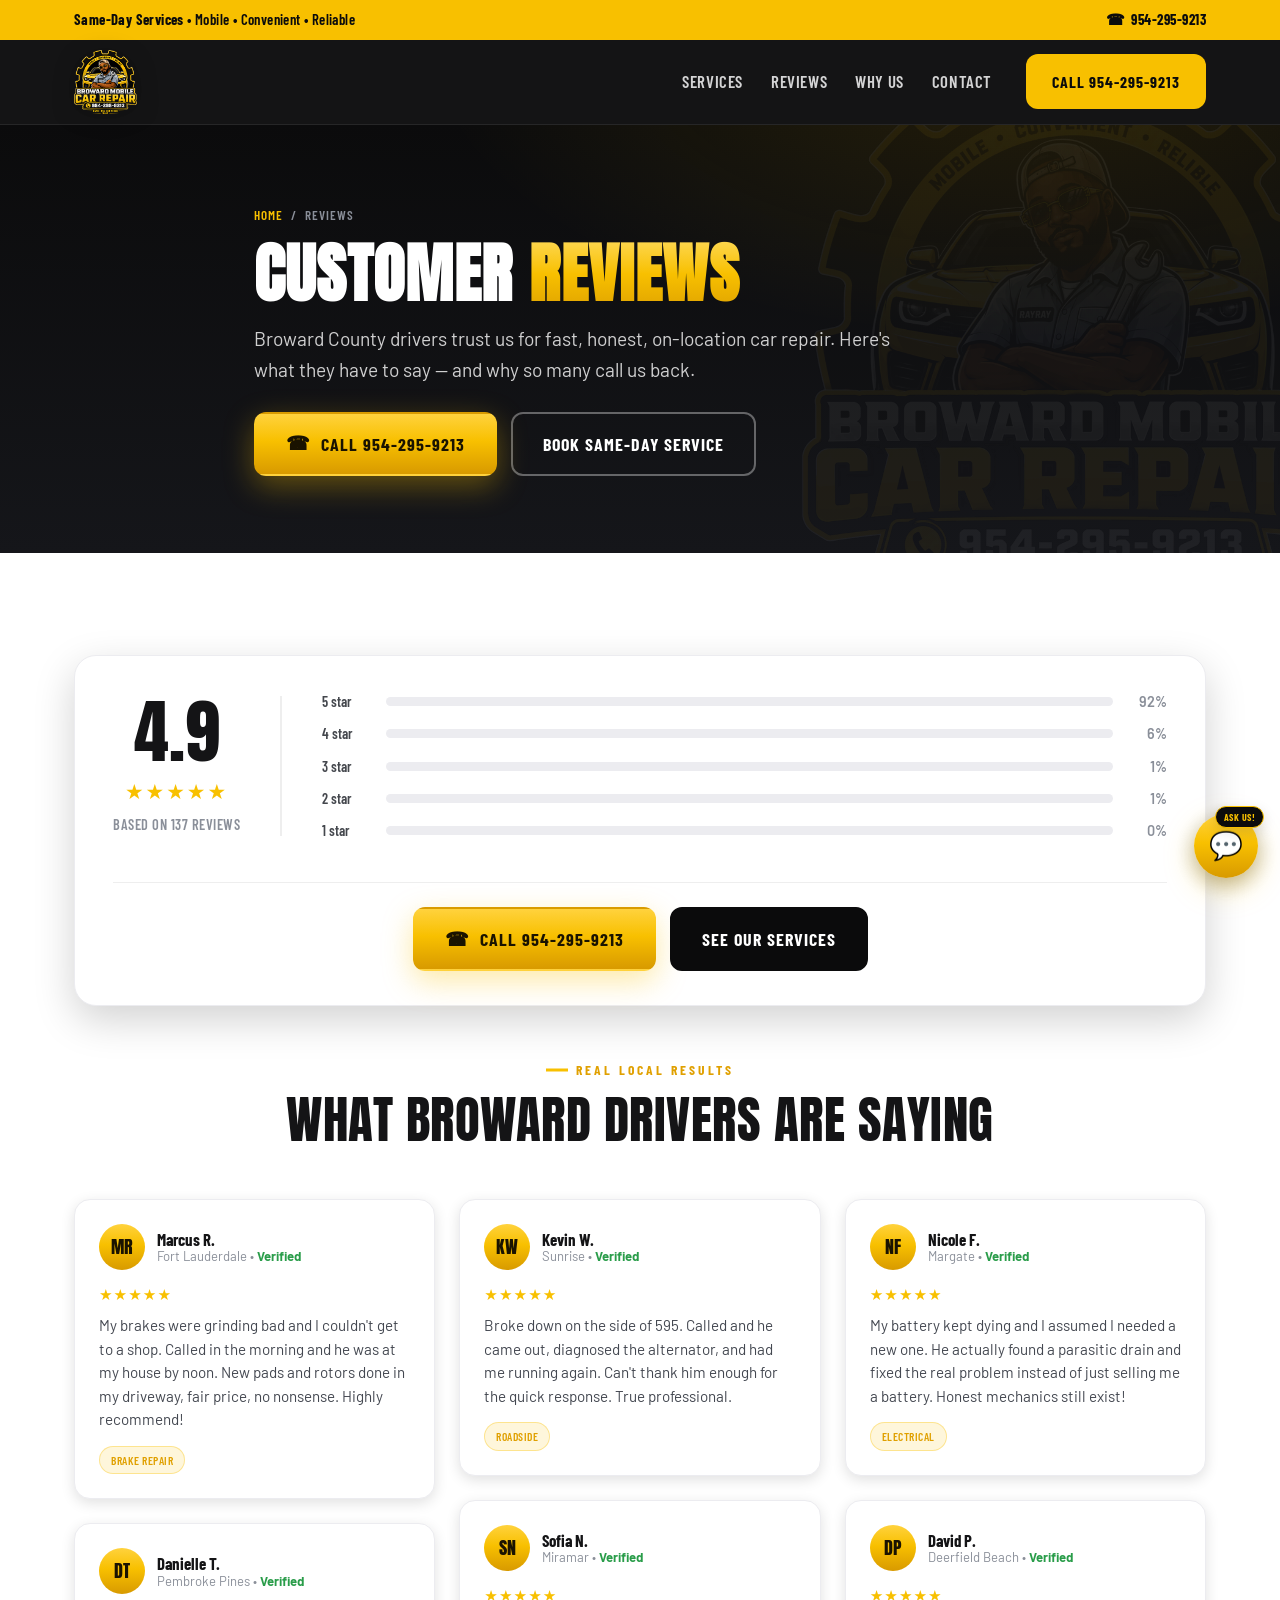
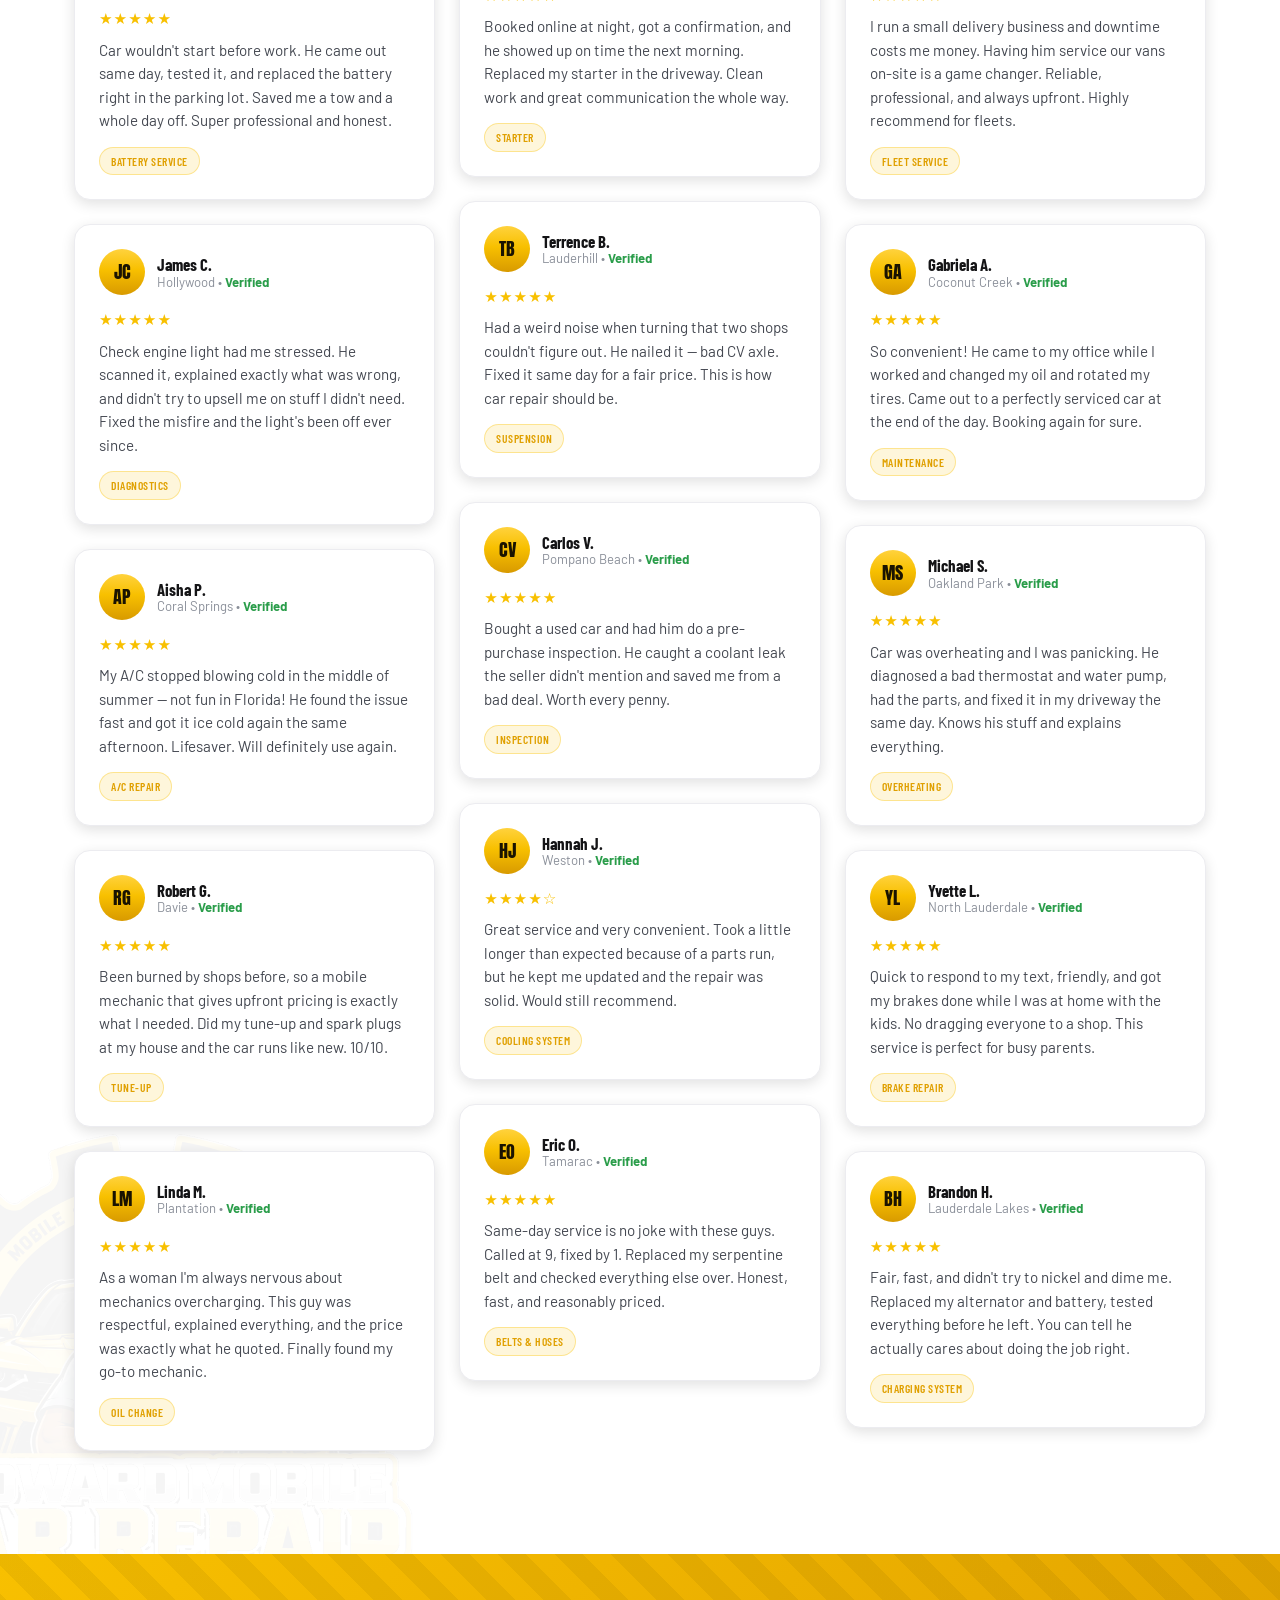
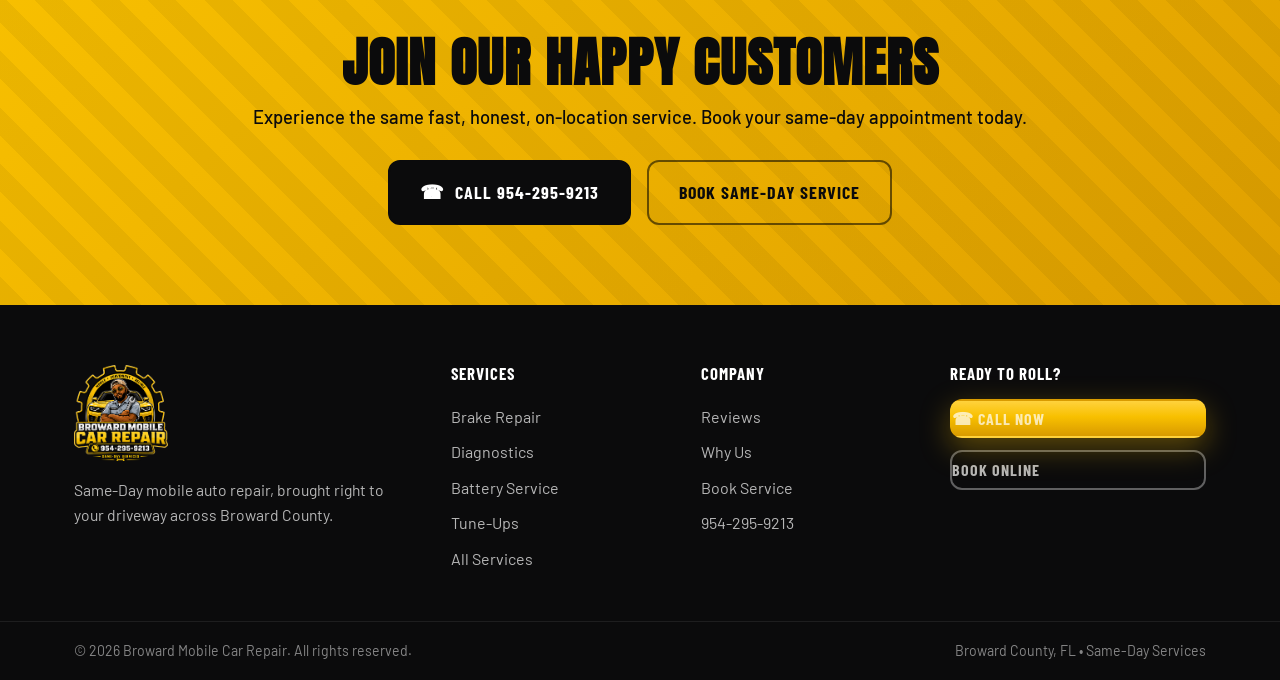
==== reviews.html @ c38dcfc6 "Add Broward Mobile Car Repair website Responsive multi-page site (home, services, reviews) with bran" ====
<!DOCTYPE html>
<html lang="en">
<head>
    <meta charset="UTF-8">
    <meta name="viewport" content="width=device-width, initial-scale=1.0">
    <title>Reviews | Broward Mobile Car Repair | Mobile Mechanic 954-295-9213</title>
    <meta name="description" content="See what Broward County drivers say about Broward Mobile Car Repair — same-day mobile mechanic for brakes, batteries, diagnostics and more. Call 954-295-9213.">
    <link rel="icon" type="image/png" href="images/logo-dark.png">
    <link rel="preconnect" href="https://fonts.googleapis.com">
    <link rel="preconnect" href="https://fonts.gstatic.com" crossorigin>
    <link href="https://fonts.googleapis.com/css2?family=Anton&family=Barlow+Condensed:wght@500;600;700&family=Barlow:wght@400;500;600;700;800&display=swap" rel="stylesheet">
    <link rel="stylesheet" href="styles.css">
</head>
<body class="is-loading">

    <!-- Preloader -->
    <div class="preloader" id="preloader" role="status" aria-live="polite" aria-label="Loading">
        <div class="preloader__inner">
            <div class="preloader__gear" aria-hidden="true">
                <svg viewBox="0 0 100 100" width="110" height="110">
                    <path fill="#f8c000" d="M50 2.5l6.1 3.2 6.8-1.2 4.6 5.2 6.9 1.1 2.6 6.4 6.1 3.3.3 6.9 4.8 5-2.1 6.6 3.2 6.1-4.3 5.4 1.1 6.8-6 3.4-1.7 6.7-6.7 1.6-4.2 5.5-6.8-1-5.6 4-6.4-2.6-6.4 2.6-5.6-4-6.8 1-4.2-5.5-6.7-1.6-1.7-6.7-6-3.4 1.1-6.8-4.3-5.4 3.2-6.1-2.1-6.6 4.8-5 .3-6.9 6.1-3.3 2.6-6.4 6.9-1.1 4.6-5.2 6.8 1.2z"/>
                    <circle cx="50" cy="50" r="26" fill="#0b0b0c"/>
                    <circle cx="50" cy="50" r="11" fill="#f8c000"/>
                </svg>
            </div>
            <img src="images/logo-dark-transparent.png" alt="Broward Mobile Car Repair" class="preloader__logo">
            <div class="preloader__bar" aria-hidden="true"><span></span></div>
            <p class="preloader__text">Starting the engine&hellip;</p>
        </div>
    </div>

    <!-- Top utility bar -->
    <div class="topbar">
        <div class="container topbar__inner">
            <span class="topbar__item"><strong>Same-Day Services</strong> &bull; Mobile &bull; Convenient &bull; Reliable</span>
            <a class="topbar__phone" href="tel:9542959213"><span class="ico-phone" aria-hidden="true">&#9742;</span> 954-295-9213</a>
        </div>
    </div>

    <!-- Header -->
    <header class="header" id="top">
        <div class="container header__inner">
            <a class="brand" href="index.html" aria-label="Broward Mobile Car Repair home">
                <img src="images/logo-dark-transparent.png" alt="Broward Mobile Car Repair logo" class="brand__logo">
            </a>

            <nav class="nav" id="nav">
                <a href="services.html" class="nav__link">Services</a>
                <a href="reviews.html" class="nav__link">Reviews</a>
                <a href="index.html#why" class="nav__link">Why Us</a>
                <a href="index.html#contact" class="nav__link">Contact</a>
                <a href="tel:9542959213" class="btn btn--phone nav__cta">Call 954-295-9213</a>
            </nav>

            <button class="nav-toggle" id="navToggle" aria-label="Open menu" aria-expanded="false">
                <span></span><span></span><span></span>
            </button>
        </div>
    </header>

    <!-- Page hero -->
    <section class="page-hero">
        <div class="page-hero__watermark" aria-hidden="true"></div>
        <div class="container page-hero__inner">
            <span class="crumb"><a href="index.html">Home</a> &nbsp;/&nbsp; Reviews</span>
            <h1>Customer <span class="hl">Reviews</span></h1>
            <p>
                Broward County drivers trust us for fast, honest, on-location car repair.
                Here's what they have to say &mdash; and why so many call us back.
            </p>
            <div class="page-hero__cta">
                <a href="tel:9542959213" class="btn btn--primary btn--lg"><span class="ico-phone" aria-hidden="true">&#9742;</span> Call 954-295-9213</a>
                <a href="index.html#contact" class="btn btn--ghost btn--lg">Book Same-Day Service</a>
            </div>
        </div>
    </section>

    <!-- Reviews -->
    <section class="section">
        <div class="section__watermark" aria-hidden="true"></div>
        <div class="container">

            <!-- Rating summary -->
            <div class="rating-summary">
                <div class="rating-summary__score">
                    <div class="rating-summary__num" data-count="4.9" data-decimals="1">4.9</div>
                    <div class="rating-summary__stars" aria-hidden="true">&#9733;&#9733;&#9733;&#9733;&#9733;</div>
                    <div class="rating-summary__count">Based on <span data-count="137">137</span> reviews</div>
                </div>
                <div class="rating-bars">
                    <div class="rating-bar"><span class="rating-bar__label">5 star</span><span class="rating-bar__track"><span class="rating-bar__fill" style="width:92%"></span></span><span class="rating-bar__pct">92%</span></div>
                    <div class="rating-bar"><span class="rating-bar__label">4 star</span><span class="rating-bar__track"><span class="rating-bar__fill" style="width:6%"></span></span><span class="rating-bar__pct">6%</span></div>
                    <div class="rating-bar"><span class="rating-bar__label">3 star</span><span class="rating-bar__track"><span class="rating-bar__fill" style="width:1%"></span></span><span class="rating-bar__pct">1%</span></div>
                    <div class="rating-bar"><span class="rating-bar__label">2 star</span><span class="rating-bar__track"><span class="rating-bar__fill" style="width:1%"></span></span><span class="rating-bar__pct">1%</span></div>
                    <div class="rating-bar"><span class="rating-bar__label">1 star</span><span class="rating-bar__track"><span class="rating-bar__fill" style="width:0%"></span></span><span class="rating-bar__pct">0%</span></div>
                </div>
                <div class="rating-summary__cta">
                    <a href="tel:9542959213" class="btn btn--primary btn--lg"><span class="ico-phone" aria-hidden="true">&#9742;</span> Call 954-295-9213</a>
                    <a href="services.html" class="btn btn--dark btn--lg">See Our Services</a>
                </div>
            </div>

            <div class="section__head">
                <span class="eyebrow">Real Local Results</span>
                <h2 class="section__title">What Broward Drivers Are Saying</h2>
            </div>

            <div class="reviews-grid">

                <article class="review">
                    <div class="review__top">
                        <div class="review__avatar" aria-hidden="true">MR</div>
                        <div class="review__who">
                            <div class="review__name">Marcus R.</div>
                            <div class="review__meta">Fort Lauderdale &bull; <span class="review__verified">Verified</span></div>
                        </div>
                    </div>
                    <div class="review__stars" aria-label="5 out of 5 stars">&#9733;&#9733;&#9733;&#9733;&#9733;</div>
                    <p class="review__text">My brakes were grinding bad and I couldn't get to a shop. Called in the morning and he was at my house by noon. New pads and rotors done in my driveway, fair price, no nonsense. Highly recommend!</p>
                    <span class="review__tag">Brake Repair</span>
                </article>

                <article class="review">
                    <div class="review__top">
                        <div class="review__avatar" aria-hidden="true">DT</div>
                        <div class="review__who">
                            <div class="review__name">Danielle T.</div>
                            <div class="review__meta">Pembroke Pines &bull; <span class="review__verified">Verified</span></div>
                        </div>
                    </div>
                    <div class="review__stars" aria-label="5 out of 5 stars">&#9733;&#9733;&#9733;&#9733;&#9733;</div>
                    <p class="review__text">Car wouldn't start before work. He came out same day, tested it, and replaced the battery right in the parking lot. Saved me a tow and a whole day off. Super professional and honest.</p>
                    <span class="review__tag">Battery Service</span>
                </article>

                <article class="review">
                    <div class="review__top">
                        <div class="review__avatar" aria-hidden="true">JC</div>
                        <div class="review__who">
                            <div class="review__name">James C.</div>
                            <div class="review__meta">Hollywood &bull; <span class="review__verified">Verified</span></div>
                        </div>
                    </div>
                    <div class="review__stars" aria-label="5 out of 5 stars">&#9733;&#9733;&#9733;&#9733;&#9733;</div>
                    <p class="review__text">Check engine light had me stressed. He scanned it, explained exactly what was wrong, and didn't try to upsell me on stuff I didn't need. Fixed the misfire and the light's been off ever since.</p>
                    <span class="review__tag">Diagnostics</span>
                </article>

                <article class="review">
                    <div class="review__top">
                        <div class="review__avatar" aria-hidden="true">AP</div>
                        <div class="review__who">
                            <div class="review__name">Aisha P.</div>
                            <div class="review__meta">Coral Springs &bull; <span class="review__verified">Verified</span></div>
                        </div>
                    </div>
                    <div class="review__stars" aria-label="5 out of 5 stars">&#9733;&#9733;&#9733;&#9733;&#9733;</div>
                    <p class="review__text">My A/C stopped blowing cold in the middle of summer &mdash; not fun in Florida! He found the issue fast and got it ice cold again the same afternoon. Lifesaver. Will definitely use again.</p>
                    <span class="review__tag">A/C Repair</span>
                </article>

                <article class="review">
                    <div class="review__top">
                        <div class="review__avatar" aria-hidden="true">RG</div>
                        <div class="review__who">
                            <div class="review__name">Robert G.</div>
                            <div class="review__meta">Davie &bull; <span class="review__verified">Verified</span></div>
                        </div>
                    </div>
                    <div class="review__stars" aria-label="5 out of 5 stars">&#9733;&#9733;&#9733;&#9733;&#9733;</div>
                    <p class="review__text">Been burned by shops before, so a mobile mechanic that gives upfront pricing is exactly what I needed. Did my tune-up and spark plugs at my house and the car runs like new. 10/10.</p>
                    <span class="review__tag">Tune-Up</span>
                </article>

                <article class="review">
                    <div class="review__top">
                        <div class="review__avatar" aria-hidden="true">LM</div>
                        <div class="review__who">
                            <div class="review__name">Linda M.</div>
                            <div class="review__meta">Plantation &bull; <span class="review__verified">Verified</span></div>
                        </div>
                    </div>
                    <div class="review__stars" aria-label="5 out of 5 stars">&#9733;&#9733;&#9733;&#9733;&#9733;</div>
                    <p class="review__text">As a woman I'm always nervous about mechanics overcharging. This guy was respectful, explained everything, and the price was exactly what he quoted. Finally found my go-to mechanic.</p>
                    <span class="review__tag">Oil Change</span>
                </article>

                <article class="review">
                    <div class="review__top">
                        <div class="review__avatar" aria-hidden="true">KW</div>
                        <div class="review__who">
                            <div class="review__name">Kevin W.</div>
                            <div class="review__meta">Sunrise &bull; <span class="review__verified">Verified</span></div>
                        </div>
                    </div>
                    <div class="review__stars" aria-label="5 out of 5 stars">&#9733;&#9733;&#9733;&#9733;&#9733;</div>
                    <p class="review__text">Broke down on the side of 595. Called and he came out, diagnosed the alternator, and had me running again. Can't thank him enough for the quick response. True professional.</p>
                    <span class="review__tag">Roadside</span>
                </article>

                <article class="review">
                    <div class="review__top">
                        <div class="review__avatar" aria-hidden="true">SN</div>
                        <div class="review__who">
                            <div class="review__name">Sofia N.</div>
                            <div class="review__meta">Miramar &bull; <span class="review__verified">Verified</span></div>
                        </div>
                    </div>
                    <div class="review__stars" aria-label="5 out of 5 stars">&#9733;&#9733;&#9733;&#9733;&#9733;</div>
                    <p class="review__text">Booked online at night, got a confirmation, and he showed up on time the next morning. Replaced my starter in the driveway. Clean work and great communication the whole way.</p>
                    <span class="review__tag">Starter</span>
                </article>

                <article class="review">
                    <div class="review__top">
                        <div class="review__avatar" aria-hidden="true">TB</div>
                        <div class="review__who">
                            <div class="review__name">Terrence B.</div>
                            <div class="review__meta">Lauderhill &bull; <span class="review__verified">Verified</span></div>
                        </div>
                    </div>
                    <div class="review__stars" aria-label="5 out of 5 stars">&#9733;&#9733;&#9733;&#9733;&#9733;</div>
                    <p class="review__text">Had a weird noise when turning that two shops couldn't figure out. He nailed it &mdash; bad CV axle. Fixed it same day for a fair price. This is how car repair should be.</p>
                    <span class="review__tag">Suspension</span>
                </article>

                <article class="review">
                    <div class="review__top">
                        <div class="review__avatar" aria-hidden="true">CV</div>
                        <div class="review__who">
                            <div class="review__name">Carlos V.</div>
                            <div class="review__meta">Pompano Beach &bull; <span class="review__verified">Verified</span></div>
                        </div>
                    </div>
                    <div class="review__stars" aria-label="5 out of 5 stars">&#9733;&#9733;&#9733;&#9733;&#9733;</div>
                    <p class="review__text">Bought a used car and had him do a pre-purchase inspection. He caught a coolant leak the seller didn't mention and saved me from a bad deal. Worth every penny.</p>
                    <span class="review__tag">Inspection</span>
                </article>

                <article class="review">
                    <div class="review__top">
                        <div class="review__avatar" aria-hidden="true">HJ</div>
                        <div class="review__who">
                            <div class="review__name">Hannah J.</div>
                            <div class="review__meta">Weston &bull; <span class="review__verified">Verified</span></div>
                        </div>
                    </div>
                    <div class="review__stars" aria-label="4 out of 5 stars">&#9733;&#9733;&#9733;&#9733;&#9734;</div>
                    <p class="review__text">Great service and very convenient. Took a little longer than expected because of a parts run, but he kept me updated and the repair was solid. Would still recommend.</p>
                    <span class="review__tag">Cooling System</span>
                </article>

                <article class="review">
                    <div class="review__top">
                        <div class="review__avatar" aria-hidden="true">EO</div>
                        <div class="review__who">
                            <div class="review__name">Eric O.</div>
                            <div class="review__meta">Tamarac &bull; <span class="review__verified">Verified</span></div>
                        </div>
                    </div>
                    <div class="review__stars" aria-label="5 out of 5 stars">&#9733;&#9733;&#9733;&#9733;&#9733;</div>
                    <p class="review__text">Same-day service is no joke with these guys. Called at 9, fixed by 1. Replaced my serpentine belt and checked everything else over. Honest, fast, and reasonably priced.</p>
                    <span class="review__tag">Belts &amp; Hoses</span>
                </article>

                <article class="review">
                    <div class="review__top">
                        <div class="review__avatar" aria-hidden="true">NF</div>
                        <div class="review__who">
                            <div class="review__name">Nicole F.</div>
                            <div class="review__meta">Margate &bull; <span class="review__verified">Verified</span></div>
                        </div>
                    </div>
                    <div class="review__stars" aria-label="5 out of 5 stars">&#9733;&#9733;&#9733;&#9733;&#9733;</div>
                    <p class="review__text">My battery kept dying and I assumed I needed a new one. He actually found a parasitic drain and fixed the real problem instead of just selling me a battery. Honest mechanics still exist!</p>
                    <span class="review__tag">Electrical</span>
                </article>

                <article class="review">
                    <div class="review__top">
                        <div class="review__avatar" aria-hidden="true">DP</div>
                        <div class="review__who">
                            <div class="review__name">David P.</div>
                            <div class="review__meta">Deerfield Beach &bull; <span class="review__verified">Verified</span></div>
                        </div>
                    </div>
                    <div class="review__stars" aria-label="5 out of 5 stars">&#9733;&#9733;&#9733;&#9733;&#9733;</div>
                    <p class="review__text">I run a small delivery business and downtime costs me money. Having him service our vans on-site is a game changer. Reliable, professional, and always upfront. Highly recommend for fleets.</p>
                    <span class="review__tag">Fleet Service</span>
                </article>

                <article class="review">
                    <div class="review__top">
                        <div class="review__avatar" aria-hidden="true">GA</div>
                        <div class="review__who">
                            <div class="review__name">Gabriela A.</div>
                            <div class="review__meta">Coconut Creek &bull; <span class="review__verified">Verified</span></div>
                        </div>
                    </div>
                    <div class="review__stars" aria-label="5 out of 5 stars">&#9733;&#9733;&#9733;&#9733;&#9733;</div>
                    <p class="review__text">So convenient! He came to my office while I worked and changed my oil and rotated my tires. Came out to a perfectly serviced car at the end of the day. Booking again for sure.</p>
                    <span class="review__tag">Maintenance</span>
                </article>

                <article class="review">
                    <div class="review__top">
                        <div class="review__avatar" aria-hidden="true">MS</div>
                        <div class="review__who">
                            <div class="review__name">Michael S.</div>
                            <div class="review__meta">Oakland Park &bull; <span class="review__verified">Verified</span></div>
                        </div>
                    </div>
                    <div class="review__stars" aria-label="5 out of 5 stars">&#9733;&#9733;&#9733;&#9733;&#9733;</div>
                    <p class="review__text">Car was overheating and I was panicking. He diagnosed a bad thermostat and water pump, had the parts, and fixed it in my driveway the same day. Knows his stuff and explains everything.</p>
                    <span class="review__tag">Overheating</span>
                </article>

                <article class="review">
                    <div class="review__top">
                        <div class="review__avatar" aria-hidden="true">YL</div>
                        <div class="review__who">
                            <div class="review__name">Yvette L.</div>
                            <div class="review__meta">North Lauderdale &bull; <span class="review__verified">Verified</span></div>
                        </div>
                    </div>
                    <div class="review__stars" aria-label="5 out of 5 stars">&#9733;&#9733;&#9733;&#9733;&#9733;</div>
                    <p class="review__text">Quick to respond to my text, friendly, and got my brakes done while I was at home with the kids. No dragging everyone to a shop. This service is perfect for busy parents.</p>
                    <span class="review__tag">Brake Repair</span>
                </article>

                <article class="review">
                    <div class="review__top">
                        <div class="review__avatar" aria-hidden="true">BH</div>
                        <div class="review__who">
                            <div class="review__name">Brandon H.</div>
                            <div class="review__meta">Lauderdale Lakes &bull; <span class="review__verified">Verified</span></div>
                        </div>
                    </div>
                    <div class="review__stars" aria-label="5 out of 5 stars">&#9733;&#9733;&#9733;&#9733;&#9733;</div>
                    <p class="review__text">Fair, fast, and didn't try to nickel and dime me. Replaced my alternator and battery, tested everything before he left. You can tell he actually cares about doing the job right.</p>
                    <span class="review__tag">Charging System</span>
                </article>

            </div>
        </div>
    </section>

    <!-- CTA band -->
    <section class="ctaband">
        <div class="container ctaband__inner">
            <h2 class="ctaband__title">Join Our Happy Customers</h2>
            <p class="ctaband__text">Experience the same fast, honest, on-location service. Book your same-day appointment today.</p>
            <div class="ctaband__buttons">
                <a href="tel:9542959213" class="btn btn--dark btn--lg"><span class="ico-phone" aria-hidden="true">&#9742;</span> Call 954-295-9213</a>
                <a href="index.html#contact" class="btn btn--outline-dark btn--lg">Book Same-Day Service</a>
            </div>
        </div>
    </section>

    <!-- Footer -->
    <footer class="footer">
        <div class="container footer__inner">
            <div class="footer__brand">
                <img src="images/logo-dark-transparent.png" alt="Broward Mobile Car Repair logo" class="footer__logo">
                <p class="footer__tag">Same-Day mobile auto repair, brought right to your driveway across Broward County.</p>
            </div>
            <div class="footer__col">
                <h4>Services</h4>
                <a href="services.html#brakes">Brake Repair</a>
                <a href="services.html#diagnostics">Diagnostics</a>
                <a href="services.html#battery">Battery Service</a>
                <a href="services.html#tuneup">Tune-Ups</a>
                <a href="services.html">All Services</a>
            </div>
            <div class="footer__col">
                <h4>Company</h4>
                <a href="reviews.html">Reviews</a>
                <a href="index.html#why">Why Us</a>
                <a href="index.html#contact">Book Service</a>
                <a href="tel:9542959213">954-295-9213</a>
            </div>
            <div class="footer__col footer__cta">
                <h4>Ready to roll?</h4>
                <a href="tel:9542959213" class="btn btn--primary btn--block"><span class="ico-phone" aria-hidden="true">&#9742;</span> Call Now</a>
                <a href="index.html#contact" class="btn btn--ghost btn--block">Book Online</a>
            </div>
        </div>
        <div class="footer__bottom">
            <div class="container footer__bottom-inner">
                <span>&copy; <span id="year"></span> Broward Mobile Car Repair. All rights reserved.</span>
                <span>Broward County, FL &bull; Same-Day Services</span>
            </div>
        </div>
    </footer>

    <!-- Sticky mobile call bar -->
    <a href="tel:9542959213" class="mobile-callbar">
        <span class="ico-phone" aria-hidden="true">&#9742;</span> Call 954-295-9213 &bull; Same-Day Service
    </a>

    <!-- Chatbot -->
    <div class="chatbot" id="chatbot">
        <div class="chatbot__panel" id="chatPanel" role="dialog" aria-label="Broward Mobile Car Repair chat assistant">
            <div class="chatbot__header">
                <div class="chatbot__id">
                    <span class="chatbot__gear" aria-hidden="true">&#9881;</span>
                    <div>
                        <strong>Repair Assistant</strong>
                        <span class="chatbot__status"><i></i> Online &bull; Same-Day Service</span>
                    </div>
                </div>
                <button class="chatbot__close" id="chatClose" aria-label="Close chat">&times;</button>
            </div>

            <div class="chatbot__body" id="chatBody"></div>

            <div class="chatbot__chips" id="chatChips"></div>

            <form class="chatbot__form" id="chatForm" autocomplete="off">
                <input type="text" id="chatInput" placeholder="Ask about a repair, price, or booking..." aria-label="Type your question">
                <button type="submit" class="chatbot__send" aria-label="Send">&#10148;</button>
            </form>
            <div class="chatbot__foot">Powered by Broward Mobile Car Repair &bull; <a href="tel:9542959213">954-295-9213</a></div>
        </div>

        <button class="chatbot__toggle" id="chatToggle" aria-label="Open chat assistant" aria-expanded="false">
            <span class="chatbot__toggle-icon" aria-hidden="true">&#128172;</span>
            <span class="chatbot__toggle-close" aria-hidden="true">&times;</span>
            <span class="chatbot__badge" aria-hidden="true">Ask us!</span>
        </button>
    </div>

    <script src="script.js"></script>
    <script src="data/chatbot-data.js"></script>
    <script src="chatbot.js"></script>
</body>
</html>
---- styles.css ----
/* =========================================================
   Broward Mobile Car Repair — Theme
   Palette: black, yellow, white, dark gray
   ========================================================= */
:root {
    --black: #0b0b0c;
    --ink: #141416;
    --dark: #1b1c1f;
    --gray: #2a2c31;
    --gray-2: #3a3d44;
    --muted: #8a8f99;
    --line: rgba(255, 255, 255, 0.08);
    --white: #ffffff;
    --off: #f4f5f7;
    --yellow: #f8c000;
    --yellow-deep: #e0a000;
    --yellow-soft: rgba(248, 192, 0, 0.14);
    --gold-grad: linear-gradient(180deg, #ffd23d 0%, #f8c000 45%, #d89a00 100%);

    --shadow-sm: 0 4px 14px rgba(0, 0, 0, 0.12);
    --shadow-md: 0 14px 40px rgba(0, 0, 0, 0.18);
    --shadow-yellow: 0 10px 30px rgba(248, 192, 0, 0.35);

    --radius: 16px;
    --radius-lg: 22px;
    --maxw: 1180px;

    --display: "Anton", "Arial Narrow", sans-serif;
    --cond: "Barlow Condensed", sans-serif;
    --body: "Barlow", system-ui, -apple-system, Segoe UI, Roboto, sans-serif;
}

* { box-sizing: border-box; margin: 0; padding: 0; }

html { scroll-behavior: smooth; scroll-padding-top: 96px; }

body {
    font-family: var(--body);
    color: var(--ink);
    background: var(--white);
    line-height: 1.6;
    -webkit-font-smoothing: antialiased;
    overflow-x: hidden;
}

img { max-width: 100%; display: block; }
a { text-decoration: none; color: inherit; }
ul { list-style: none; }

.container {
    width: 100%;
    max-width: var(--maxw);
    margin: 0 auto;
    padding: 0 24px;
}

/* ---------- Typography ---------- */
h1, h2, h3, h4 { line-height: 1.05; }

.section__title {
    font-family: var(--display);
    font-weight: 400;
    font-size: clamp(1.9rem, 4.6vw, 3.2rem);
    letter-spacing: 0.5px;
    text-transform: uppercase;
}

.eyebrow {
    display: inline-block;
    font-family: var(--cond);
    font-weight: 700;
    letter-spacing: 3px;
    text-transform: uppercase;
    font-size: 0.85rem;
    color: var(--yellow-deep);
    margin-bottom: 12px;
    position: relative;
    padding-left: 30px;
}
.eyebrow::before {
    content: "";
    position: absolute;
    left: 0; top: 50%;
    width: 22px; height: 3px;
    background: var(--yellow);
    transform: translateY(-50%);
}

/* ---------- Buttons ---------- */
.btn {
    display: inline-flex;
    align-items: center;
    justify-content: center;
    gap: 10px;
    font-family: var(--cond);
    font-weight: 700;
    text-transform: uppercase;
    letter-spacing: 1px;
    font-size: 1rem;
    padding: 13px 24px;
    border-radius: 12px;
    border: 2px solid transparent;
    cursor: pointer;
    transition: transform 0.15s ease, box-shadow 0.2s ease, background 0.2s ease, color 0.2s ease;
    white-space: nowrap;
}
.btn:active { transform: translateY(1px); }
.btn--lg { padding: 16px 30px; font-size: 1.12rem; }
.btn--block { width: 100%; }

.btn--primary {
    background: var(--gold-grad);
    color: #1a1300;
    box-shadow: var(--shadow-yellow);
}
.btn--primary:hover { filter: brightness(1.06); transform: translateY(-2px); }

.btn--dark {
    background: var(--black);
    color: var(--white);
    border-color: var(--black);
}
.btn--dark:hover { background: #000; transform: translateY(-2px); box-shadow: var(--shadow-md); }

.btn--ghost {
    background: transparent;
    color: var(--white);
    border-color: rgba(255, 255, 255, 0.35);
}
.btn--ghost:hover { border-color: var(--yellow); color: var(--yellow); }

.btn--outline-dark {
    background: transparent;
    color: var(--black);
    border-color: rgba(0, 0, 0, 0.55);
}
.btn--outline-dark:hover { background: var(--black); color: var(--white); }

.btn--phone { background: var(--yellow); color: var(--black); }
.btn--phone:hover { background: var(--white); }

.ico-phone { font-size: 1.05em; line-height: 1; }

/* ---------- Preloader ---------- */
.preloader {
    position: fixed;
    inset: 0;
    z-index: 9999;
    display: grid;
    place-items: center;
    background:
        radial-gradient(900px 500px at 50% 30%, rgba(248, 192, 0, 0.10), transparent 60%),
        linear-gradient(180deg, #0b0b0c 0%, #15161a 100%);
    transition: opacity 0.6s ease, visibility 0.6s ease;
}
.preloader.is-hidden {
    opacity: 0;
    visibility: hidden;
    pointer-events: none;
}
.preloader__inner {
    display: flex;
    flex-direction: column;
    align-items: center;
    text-align: center;
    padding: 24px;
}
.preloader__gear {
    width: 110px;
    height: 110px;
    display: grid;
    place-items: center;
    animation: gear-spin 2.6s linear infinite;
    filter: drop-shadow(0 6px 18px rgba(248, 192, 0, 0.45));
}
.preloader__gear svg { display: block; }
@keyframes gear-spin {
    to { transform: rotate(360deg); }
}
.preloader__logo {
    width: min(260px, 70vw);
    margin-top: 26px;
    animation: logo-pulse 2.2s ease-in-out infinite;
}
@keyframes logo-pulse {
    0%, 100% { opacity: 0.92; transform: translateY(0) scale(1); }
    50% { opacity: 1; transform: translateY(-4px) scale(1.02); }
}
.preloader__bar {
    width: min(220px, 60vw);
    height: 5px;
    border-radius: 999px;
    background: rgba(255, 255, 255, 0.12);
    overflow: hidden;
    margin-top: 26px;
}
.preloader__bar span {
    display: block;
    height: 100%;
    width: 40%;
    border-radius: 999px;
    background: linear-gradient(90deg, #d89a00, #f8c000, #ffe070);
    animation: bar-slide 1.3s ease-in-out infinite;
}
@keyframes bar-slide {
    0% { transform: translateX(-120%); }
    100% { transform: translateX(320%); }
}
.preloader__text {
    margin-top: 16px;
    font-family: var(--cond);
    font-weight: 600;
    letter-spacing: 2px;
    text-transform: uppercase;
    font-size: 0.85rem;
    color: var(--yellow);
}
body.is-loading { overflow: hidden; }

@media (prefers-reduced-motion: reduce) {
    .preloader__gear,
    .preloader__logo,
    .preloader__bar span { animation: none; }
}

/* ---------- Topbar ---------- */
.topbar {
    background: var(--yellow);
    color: var(--black);
    font-family: var(--cond);
    font-weight: 600;
    font-size: 0.92rem;
}
.topbar__inner {
    display: flex;
    align-items: center;
    justify-content: space-between;
    padding-top: 8px;
    padding-bottom: 8px;
    gap: 12px;
}
.topbar__item { letter-spacing: 0.4px; }
.topbar__phone {
    font-weight: 700;
    letter-spacing: 0.5px;
    display: inline-flex;
    align-items: center;
    gap: 6px;
}
.topbar__phone:hover { text-decoration: underline; }

/* ---------- Header ---------- */
.header {
    position: sticky;
    top: 0;
    z-index: 60;
    background: rgba(11, 11, 12, 0.96);
    backdrop-filter: blur(8px);
    border-bottom: 1px solid var(--line);
}
.header__inner {
    display: flex;
    align-items: center;
    justify-content: space-between;
    gap: 24px;
    min-height: 84px;
    padding-top: 10px;
    padding-bottom: 10px;
}
.brand { display: flex; align-items: center; flex-shrink: 0; }
.brand__logo {
    height: 64px;
    width: auto;
    filter: drop-shadow(0 4px 10px rgba(0, 0, 0, 0.5));
}

.nav {
    display: flex;
    align-items: center;
    gap: 28px;
}
.nav__link {
    color: rgba(255, 255, 255, 0.82);
    font-family: var(--cond);
    font-weight: 600;
    font-size: 1.05rem;
    text-transform: uppercase;
    letter-spacing: 0.6px;
    padding: 6px 0;
    position: relative;
}
.nav__link::after {
    content: "";
    position: absolute;
    left: 0; bottom: 0;
    width: 0; height: 2px;
    background: var(--yellow);
    transition: width 0.2s ease;
}
.nav__link:hover { color: var(--white); }
.nav__link:hover::after { width: 100%; }
.nav__cta { margin-left: 6px; }

/* Hamburger */
.nav-toggle {
    display: none;
    flex-direction: column;
    gap: 5px;
    background: none;
    border: 0;
    cursor: pointer;
    padding: 8px;
}
.nav-toggle span {
    width: 26px; height: 3px;
    background: var(--white);
    border-radius: 3px;
    transition: transform 0.25s ease, opacity 0.2s ease;
}
.nav-toggle.is-open span:nth-child(1) { transform: translateY(8px) rotate(45deg); }
.nav-toggle.is-open span:nth-child(2) { opacity: 0; }
.nav-toggle.is-open span:nth-child(3) { transform: translateY(-8px) rotate(-45deg); }

/* ---------- Hero ---------- */
.hero {
    position: relative;
    background:
        radial-gradient(1200px 600px at 80% -10%, rgba(248, 192, 0, 0.10), transparent 60%),
        linear-gradient(180deg, #0b0b0c 0%, #15161a 100%);
    color: var(--white);
    overflow: hidden;
    isolation: isolate;
}
.hero__watermark {
    position: absolute;
    right: -8%;
    top: 50%;
    transform: translateY(-50%);
    width: 760px;
    height: 760px;
    max-width: 80vw;
    background: url("images/logo-dark-transparent.png") center/contain no-repeat;
    opacity: 0.05;
    z-index: -1;
    pointer-events: none;
}
.hero__inner {
    display: grid;
    grid-template-columns: 1.05fr 0.95fr;
    align-items: center;
    gap: 40px;
    padding: clamp(48px, 7vw, 90px) 24px;
}
.badge {
    display: inline-block;
    background: var(--yellow-soft);
    border: 1px solid rgba(248, 192, 0, 0.4);
    color: var(--yellow);
    font-family: var(--cond);
    font-weight: 700;
    text-transform: uppercase;
    letter-spacing: 1.5px;
    font-size: 0.82rem;
    padding: 7px 16px;
    border-radius: 999px;
    margin-bottom: 22px;
}
.hero__title {
    font-family: var(--display);
    font-weight: 400;
    text-transform: uppercase;
    font-size: clamp(2.6rem, 6.6vw, 4.8rem);
    letter-spacing: 1px;
    margin-bottom: 20px;
}
.hero__title .hl {
    background: linear-gradient(180deg, #ffe070 0%, #f8c000 50%, #d89a00 100%);
    -webkit-background-clip: text;
    background-clip: text;
    -webkit-text-fill-color: transparent;
    color: var(--yellow);
}
.hero__text {
    color: rgba(255, 255, 255, 0.78);
    font-size: clamp(1rem, 1.6vw, 1.2rem);
    max-width: 540px;
    margin-bottom: 30px;
}
.hero__text strong { color: var(--white); }
.hero__cta {
    display: flex;
    flex-wrap: wrap;
    gap: 14px;
    margin-bottom: 28px;
}
.hero__points {
    display: flex;
    flex-wrap: wrap;
    gap: 22px;
    font-family: var(--cond);
    font-weight: 600;
    font-size: 1.05rem;
    color: rgba(255, 255, 255, 0.9);
}
.hero__points li { color: var(--yellow); }
.hero__points li::first-letter { color: var(--yellow); }

.hero__media { display: flex; justify-content: center; }
.hero__logo {
    width: min(460px, 90%);
    filter: drop-shadow(0 24px 50px rgba(0, 0, 0, 0.6));
    animation: floaty 6s ease-in-out infinite;
}
@keyframes floaty {
    0%, 100% { transform: translateY(0); }
    50% { transform: translateY(-12px); }
}

/* ---------- Trust strip ---------- */
.trust {
    background: var(--yellow);
    color: var(--black);
}
.trust__inner {
    display: grid;
    grid-template-columns: repeat(4, 1fr);
    gap: 10px;
    padding: 22px 24px;
    text-align: center;
}
.trust__item {
    display: flex;
    flex-direction: column;
    border-right: 2px solid rgba(0, 0, 0, 0.12);
}
.trust__item:last-child { border-right: 0; }
.trust__num {
    font-family: var(--display);
    font-size: clamp(1.3rem, 3vw, 2rem);
    text-transform: uppercase;
    line-height: 1;
}
.trust__label {
    font-family: var(--cond);
    font-weight: 600;
    text-transform: uppercase;
    letter-spacing: 1px;
    font-size: 0.85rem;
}

/* ---------- Sections ---------- */
.section {
    position: relative;
    padding: clamp(60px, 8vw, 110px) 0;
    overflow: hidden;
}
.section__head {
    text-align: center;
    max-width: 720px;
    margin: 0 auto 52px;
}
.section__sub {
    color: var(--muted);
    font-size: 1.1rem;
    margin-top: 12px;
}

/* Faded watermark used inside light sections */
.section__watermark {
    position: absolute;
    left: -120px;
    bottom: -120px;
    width: 540px;
    height: 540px;
    background: url("images/logo-transparent.png") center/contain no-repeat;
    opacity: 0.04;
    pointer-events: none;
    z-index: 0;
}
.section__watermark--right {
    left: auto;
    right: -120px;
    top: -120px;
    bottom: auto;
}
.section .container { position: relative; z-index: 1; }

/* ---------- Cards / grid ---------- */
.grid { display: grid; gap: 24px; }
.grid--services { grid-template-columns: repeat(3, 1fr); }
.grid--why { grid-template-columns: repeat(4, 1fr); }

.card {
    background: var(--white);
    border: 1px solid #ececf0;
    border-radius: var(--radius);
    box-shadow: var(--shadow-sm);
}

/* Services */
.services { background: var(--off); }
.service {
    padding: 34px 28px;
    transition: transform 0.2s ease, box-shadow 0.2s ease, border-color 0.2s ease;
    border-top: 4px solid transparent;
}
.service:hover {
    transform: translateY(-6px);
    box-shadow: var(--shadow-md);
    border-top-color: var(--yellow);
}
.service__icon {
    width: 62px; height: 62px;
    display: grid;
    place-items: center;
    font-size: 1.7rem;
    background: var(--black);
    color: var(--yellow);
    border-radius: 14px;
    margin-bottom: 18px;
    box-shadow: var(--shadow-sm);
}
.service__title {
    font-family: var(--display);
    font-weight: 400;
    text-transform: uppercase;
    font-size: 1.4rem;
    letter-spacing: 0.5px;
    margin-bottom: 10px;
}
.service p { color: #555a63; }

.services__cta {
    display: flex;
    flex-wrap: wrap;
    justify-content: center;
    gap: 16px;
    margin-top: 52px;
}

/* ---------- We come to you ---------- */
.mobile {
    background: linear-gradient(180deg, #15161a 0%, #0b0b0c 100%);
    color: var(--white);
}
.mobile__inner {
    display: grid;
    grid-template-columns: 0.9fr 1.1fr;
    align-items: center;
    gap: 50px;
}
.mobile__media { display: flex; justify-content: center; }
.mobile__logo {
    width: min(420px, 92%);
    background: var(--white);
    border-radius: var(--radius-lg);
    padding: 26px;
    box-shadow: var(--shadow-md);
}
.mobile__text {
    color: rgba(255, 255, 255, 0.78);
    font-size: 1.12rem;
    margin: 6px 0 22px;
}
.checklist { margin-bottom: 30px; display: grid; gap: 12px; }
.checklist li {
    position: relative;
    padding-left: 36px;
    font-size: 1.05rem;
    color: rgba(255, 255, 255, 0.9);
}
.checklist li::before {
    content: "\2713";
    position: absolute;
    left: 0; top: 1px;
    width: 24px; height: 24px;
    background: var(--yellow);
    color: var(--black);
    font-weight: 800;
    font-size: 0.85rem;
    display: grid;
    place-items: center;
    border-radius: 6px;
}

/* ---------- Why ---------- */
.why { background: var(--white); }
.why__card {
    padding: 30px 26px;
    background: var(--off);
    border: 1px solid #e7e8ec;
    transition: transform 0.2s ease, box-shadow 0.2s ease;
}
.why__card:hover { transform: translateY(-5px); box-shadow: var(--shadow-md); }
.why__num {
    font-family: var(--display);
    font-size: 2.4rem;
    color: var(--yellow-deep);
    line-height: 1;
    margin-bottom: 14px;
    -webkit-text-stroke: 1px rgba(0,0,0,0.06);
}
.why__card h3 {
    font-family: var(--cond);
    font-weight: 700;
    text-transform: uppercase;
    font-size: 1.3rem;
    letter-spacing: 0.5px;
    margin-bottom: 8px;
}
.why__card p { color: #555a63; }

/* ---------- CTA band ---------- */
.ctaband {
    background:
        linear-gradient(135deg, var(--yellow) 0%, var(--yellow-deep) 100%);
    color: var(--black);
    position: relative;
    overflow: hidden;
}
.ctaband::before {
    content: "";
    position: absolute;
    inset: 0;
    background:
        repeating-linear-gradient(45deg, rgba(0,0,0,0.05) 0 20px, transparent 20px 40px);
    pointer-events: none;
}
.ctaband__inner {
    position: relative;
    text-align: center;
    padding: clamp(48px, 7vw, 80px) 24px;
}
.ctaband__title {
    font-family: var(--display);
    text-transform: uppercase;
    font-size: clamp(2rem, 5vw, 3.4rem);
    letter-spacing: 1px;
}
.ctaband__text {
    font-size: 1.15rem;
    font-weight: 500;
    margin: 12px 0 28px;
}
.ctaband__buttons {
    display: flex;
    flex-wrap: wrap;
    justify-content: center;
    gap: 16px;
}

/* ---------- Contact ---------- */
.contact { background: var(--ink); color: var(--white); }
.contact__inner {
    display: grid;
    grid-template-columns: 1fr 1fr;
    gap: 50px;
    align-items: start;
}
.contact__text { color: rgba(255,255,255,0.75); font-size: 1.1rem; margin-bottom: 26px; }
.contact__phone {
    display: inline-flex;
    align-items: center;
    gap: 16px;
    background: var(--yellow);
    color: var(--black);
    padding: 16px 26px;
    border-radius: 14px;
    font-family: var(--display);
    font-size: clamp(1.6rem, 3.5vw, 2.2rem);
    box-shadow: var(--shadow-yellow);
    margin-bottom: 28px;
}
.contact__phone .ico-phone { font-size: 1.4rem; }
.contact__phone small {
    display: block;
    font-family: var(--cond);
    font-size: 0.85rem;
    font-weight: 600;
    letter-spacing: 1px;
    text-transform: uppercase;
    opacity: 0.7;
}
.contact__phone:hover { background: var(--white); }
.contact__meta { display: grid; gap: 10px; color: rgba(255,255,255,0.78); }
.contact__meta strong { color: var(--yellow); }

/* Form */
.contact__form { padding: 30px; color: var(--ink); }
.form__title {
    font-family: var(--display);
    text-transform: uppercase;
    font-size: 1.5rem;
    margin-bottom: 18px;
}
.field { margin-bottom: 16px; }
.field label {
    display: block;
    font-family: var(--cond);
    font-weight: 600;
    text-transform: uppercase;
    letter-spacing: 0.6px;
    font-size: 0.85rem;
    margin-bottom: 6px;
    color: #44474d;
}
.field input,
.field select,
.field textarea {
    width: 100%;
    padding: 12px 14px;
    border: 2px solid #e2e4e9;
    border-radius: 10px;
    font-family: var(--body);
    font-size: 1rem;
    background: #fbfbfc;
    transition: border-color 0.2s ease, box-shadow 0.2s ease;
}
.field input:focus,
.field select:focus,
.field textarea:focus {
    outline: none;
    border-color: var(--yellow);
    box-shadow: 0 0 0 4px var(--yellow-soft);
    background: #fff;
}
.field textarea { resize: vertical; }
.form__note {
    margin-top: 14px;
    text-align: center;
    font-weight: 600;
    color: #2a7a3a;
}
.form__note a { color: var(--yellow-deep); }

/* ---------- Footer ---------- */
.footer { background: var(--black); color: rgba(255,255,255,0.7); }
.footer__inner {
    display: grid;
    grid-template-columns: 1.6fr 1fr 1fr 1.2fr;
    gap: 36px;
    padding: 60px 24px 44px;
}
.footer__logo { height: 96px; width: auto; margin-bottom: 16px; }
.footer__tag { font-size: 0.98rem; max-width: 320px; }
.footer__col h4,
.footer__cta h4 {
    font-family: var(--cond);
    font-weight: 700;
    text-transform: uppercase;
    letter-spacing: 1px;
    color: var(--white);
    margin-bottom: 16px;
    font-size: 1.05rem;
}
.footer__col a {
    display: block;
    padding: 5px 0;
    color: rgba(255,255,255,0.7);
    transition: color 0.15s ease, padding 0.15s ease;
}
.footer__col a:hover { color: var(--yellow); padding-left: 4px; }
.footer__cta .btn { margin-bottom: 12px; }
.footer__bottom { border-top: 1px solid var(--line); }
.footer__bottom-inner {
    display: flex;
    justify-content: space-between;
    flex-wrap: wrap;
    gap: 10px;
    padding: 18px 24px;
    font-size: 0.88rem;
    color: rgba(255,255,255,0.5);
}

/* ---------- Sticky mobile call bar ---------- */
.mobile-callbar {
    display: none;
    position: fixed;
    left: 0; right: 0; bottom: 0;
    z-index: 70;
    background: var(--yellow);
    color: var(--black);
    text-align: center;
    font-family: var(--cond);
    font-weight: 700;
    text-transform: uppercase;
    letter-spacing: 0.6px;
    padding: 14px 16px;
    box-shadow: 0 -6px 20px rgba(0,0,0,0.25);
}

/* =========================================================
   Automotive effects
   ========================================================= */

/* Top scroll-progress bar (gauge fill) */
.scroll-progress {
    position: fixed;
    top: 0; left: 0;
    height: 4px;
    width: 0%;
    z-index: 100;
    background: linear-gradient(90deg, #d89a00, #f8c000 50%, #ffe070);
    box-shadow: 0 0 12px rgba(248, 196, 0, 0.7);
    transition: width 0.08s linear;
}

/* Turning gears: the logo watermarks slowly rotate like cogs */
.hero__watermark { animation: gear-spin-center 60s linear infinite; }
.page-hero__watermark { animation: gear-spin-center 70s linear infinite; }
.section__watermark { animation: gear-spin 90s linear infinite; }
.section__watermark--right { animation: gear-spin-rev 90s linear infinite; }
@keyframes gear-spin-rev { to { transform: rotate(-360deg); } }
@keyframes gear-spin-center {
    from { transform: translateY(-50%) rotate(0); }
    to { transform: translateY(-50%) rotate(360deg); }
}

/* Button "rev" shine sweep */
.btn--primary, .btn--dark { position: relative; overflow: hidden; }
.btn--primary::after, .btn--dark::after {
    content: "";
    position: absolute;
    top: 0; left: -120%;
    width: 60%; height: 100%;
    background: linear-gradient(100deg, transparent, rgba(255,255,255,0.45), transparent);
    transform: skewX(-20deg);
    transition: none;
    pointer-events: none;
}
.btn--dark::after { background: linear-gradient(100deg, transparent, rgba(255,196,0,0.35), transparent); }
.btn--primary:hover::after, .btn--dark:hover::after {
    animation: btn-shine 0.85s ease;
}
@keyframes btn-shine {
    to { left: 130%; }
}

/* Tool/gear icons spin on card hover */
.service__icon, .svc__icon, .why__num { transition: transform 0.5s cubic-bezier(.34,1.56,.64,1); }
.service:hover .service__icon,
.svc:hover .svc__icon { transform: rotate(180deg); }
.why__card:hover .why__num { transform: rotate(-8deg) scale(1.08); }

/* Animated shop-floor caution stripes in CTA band */
.ctaband::before { animation: stripes-move 2.6s linear infinite; }
@keyframes stripes-move {
    to { background-position: 56.57px 0; }
}

/* Speedometer-style back-to-top button */
.to-top {
    position: fixed;
    left: 22px;
    bottom: 22px;
    width: 50px; height: 50px;
    z-index: 80;
    border: none;
    border-radius: 50%;
    background: var(--black);
    color: var(--yellow);
    font-size: 1.4rem;
    cursor: pointer;
    display: grid;
    place-items: center;
    box-shadow: var(--shadow-md);
    opacity: 0;
    visibility: hidden;
    transform: translateY(14px);
    transition: opacity 0.25s ease, transform 0.25s ease, visibility 0.25s ease, background 0.2s ease;
    border: 2px solid rgba(248, 196, 0, 0.5);
}
.to-top.is-visible { opacity: 1; visibility: visible; transform: translateY(0); }
.to-top:hover { background: #000; }
.to-top svg { width: 26px; height: 26px; animation: gear-spin 6s linear infinite; }

/* Card "tool sweep" highlight on services */
.service::before {
    content: "";
    position: absolute;
    inset: 0;
    background: radial-gradient(220px 120px at var(--mx, 50%) var(--my, 0%), rgba(248,196,0,0.10), transparent 70%);
    opacity: 0;
    transition: opacity 0.3s ease;
    pointer-events: none;
}
.service { position: relative; overflow: hidden; }
.service:hover::before { opacity: 1; }

/* Count-up + animated rating bars */
.rating-bar__fill { transition: width 1.1s cubic-bezier(.22,1,.36,1); }

@media (prefers-reduced-motion: reduce) {
    .hero__watermark, .section__watermark, .section__watermark--right,
    .page-hero__watermark, .ctaband::before, .to-top svg { animation: none; }
    .btn--primary:hover::after, .btn--dark:hover::after { animation: none; }
}

/* ---------- Reveal on scroll ---------- */
.reveal {
    opacity: 0;
    transform: translateY(26px);
    transition: opacity 0.6s ease, transform 0.6s ease;
}
.reveal.in-view {
    opacity: 1;
    transform: none;
}
@media (prefers-reduced-motion: reduce) {
    .reveal { opacity: 1; transform: none; transition: none; }
    .hero__logo { animation: none; }
    html { scroll-behavior: auto; }
}

/* =========================================================
   Services page
   ========================================================= */
.page-hero {
    position: relative;
    background:
        radial-gradient(1000px 500px at 80% -20%, rgba(248, 196, 0, 0.12), transparent 60%),
        linear-gradient(180deg, #0b0b0c 0%, #15161a 100%);
    color: var(--white);
    overflow: hidden;
    isolation: isolate;
}
.page-hero__watermark {
    position: absolute;
    right: -6%;
    top: 50%;
    transform: translateY(-50%);
    width: 560px; height: 560px;
    max-width: 70vw;
    background: url("images/logo-dark-transparent.png") center/contain no-repeat;
    opacity: 0.05;
    z-index: -1;
}
.page-hero__inner {
    padding: clamp(44px, 6vw, 80px) 24px;
    max-width: 820px;
}
.page-hero h1 {
    font-family: var(--display);
    text-transform: uppercase;
    font-size: clamp(2.4rem, 6vw, 4rem);
    letter-spacing: 1px;
    margin: 14px 0 16px;
}
.page-hero h1 .hl {
    background: linear-gradient(180deg, #ffe070 0%, #f8c000 50%, #d89a00 100%);
    -webkit-background-clip: text; background-clip: text;
    -webkit-text-fill-color: transparent;
    color: var(--yellow);
}
.page-hero p {
    color: rgba(255, 255, 255, 0.8);
    font-size: clamp(1rem, 1.6vw, 1.2rem);
    max-width: 640px;
    margin-bottom: 26px;
}
.page-hero__cta { display: flex; flex-wrap: wrap; gap: 14px; }

/* breadcrumb */
.crumb {
    font-family: var(--cond);
    font-weight: 600;
    text-transform: uppercase;
    letter-spacing: 1px;
    font-size: 0.82rem;
    color: var(--muted);
}
.crumb a { color: var(--yellow); }

/* Category quick-nav chips */
.cat-nav { background: var(--off); border-bottom: 1px solid #e7e8ec; }
.cat-nav__inner {
    display: flex;
    flex-wrap: wrap;
    gap: 10px;
    padding: 18px 24px;
    justify-content: center;
}
.cat-nav a {
    font-family: var(--cond);
    font-weight: 600;
    text-transform: uppercase;
    letter-spacing: 0.5px;
    font-size: 0.85rem;
    color: var(--ink);
    background: #fff;
    border: 1px solid #e0e2e8;
    border-radius: 999px;
    padding: 8px 15px;
    transition: border-color 0.15s ease, background 0.15s ease, color 0.15s ease;
}
.cat-nav a:hover { border-color: var(--yellow); background: var(--yellow-soft); }

/* Detailed service categories */
.svc-grid {
    display: grid;
    grid-template-columns: repeat(2, 1fr);
    gap: 26px;
}
.svc {
    padding: 30px 28px;
    scroll-margin-top: 110px;
    border-top: 4px solid var(--yellow);
    display: flex;
    flex-direction: column;
}
.svc__head { display: flex; align-items: center; gap: 16px; margin-bottom: 8px; }
.svc__icon {
    width: 58px; height: 58px;
    flex-shrink: 0;
    display: grid; place-items: center;
    font-size: 1.6rem;
    background: var(--black);
    color: var(--yellow);
    border-radius: 14px;
    box-shadow: var(--shadow-sm);
}
.svc__title {
    font-family: var(--display);
    font-weight: 400;
    text-transform: uppercase;
    font-size: 1.4rem;
    letter-spacing: 0.5px;
    line-height: 1.05;
}
.svc__desc { color: #555a63; margin-bottom: 16px; }
.svc__list {
    display: grid;
    grid-template-columns: 1fr 1fr;
    gap: 8px 18px;
    margin-top: auto;
}
.svc__list li {
    position: relative;
    padding-left: 24px;
    font-size: 0.93rem;
    color: #33363c;
    line-height: 1.4;
}
.svc__list li::before {
    content: "\2713";
    position: absolute;
    left: 0; top: 2px;
    width: 17px; height: 17px;
    background: var(--yellow);
    color: var(--black);
    font-size: 0.65rem;
    font-weight: 800;
    display: grid; place-items: center;
    border-radius: 5px;
}

/* How it works steps */
.steps { background: linear-gradient(180deg, #15161a 0%, #0b0b0c 100%); color: var(--white); }
.steps__grid { display: grid; grid-template-columns: repeat(3, 1fr); gap: 24px; }
.step {
    text-align: center;
    padding: 30px 22px;
    background: rgba(255, 255, 255, 0.03);
    border: 1px solid var(--line);
    border-radius: var(--radius);
}
.step__num {
    width: 56px; height: 56px;
    margin: 0 auto 16px;
    display: grid; place-items: center;
    background: var(--gold-grad);
    color: #1a1300;
    font-family: var(--display);
    font-size: 1.5rem;
    border-radius: 50%;
    box-shadow: var(--shadow-yellow);
}
.step h3 {
    font-family: var(--cond);
    font-weight: 700;
    text-transform: uppercase;
    letter-spacing: 0.5px;
    font-size: 1.25rem;
    margin-bottom: 8px;
}
.step p { color: rgba(255, 255, 255, 0.75); }

@media (max-width: 860px) {
    .svc-grid { grid-template-columns: 1fr; }
    .steps__grid { grid-template-columns: 1fr; }
}
@media (max-width: 480px) {
    .svc__list { grid-template-columns: 1fr; }
    .page-hero__cta .btn { width: 100%; }
}

/* =========================================================
   Reviews page
   ========================================================= */
.rating-summary {
    display: grid;
    grid-template-columns: auto 1fr;
    gap: 40px;
    align-items: center;
    background: var(--white);
    border: 1px solid #ececf0;
    border-radius: var(--radius-lg);
    box-shadow: var(--shadow-md);
    padding: 34px 38px;
    margin-bottom: 50px;
}
.rating-summary__score {
    text-align: center;
    padding-right: 40px;
    border-right: 2px solid #eee;
}
.rating-summary__num {
    font-family: var(--display);
    font-size: 4.4rem;
    line-height: 1;
    color: var(--ink);
}
.rating-summary__stars { color: var(--yellow); font-size: 1.3rem; letter-spacing: 2px; margin: 8px 0 6px; }
.rating-summary__count {
    font-family: var(--cond);
    font-weight: 600;
    text-transform: uppercase;
    letter-spacing: 0.5px;
    color: var(--muted);
    font-size: 0.9rem;
}
.rating-bars { display: grid; gap: 9px; }
.rating-bar { display: flex; align-items: center; gap: 12px; font-size: 0.9rem; }
.rating-bar__label {
    font-family: var(--cond);
    font-weight: 600;
    color: #44474d;
    width: 52px;
    flex-shrink: 0;
}
.rating-bar__track {
    flex: 1;
    height: 9px;
    background: #ececf0;
    border-radius: 999px;
    overflow: hidden;
}
.rating-bar__fill { height: 100%; background: var(--gold-grad); border-radius: 999px; }
.rating-bar__pct { width: 42px; text-align: right; color: var(--muted); font-weight: 600; flex-shrink: 0; }

.rating-summary__cta { grid-column: 1 / -1; display: flex; flex-wrap: wrap; gap: 14px; justify-content: center; border-top: 1px solid #eee; padding-top: 24px; }

.reviews-grid {
    columns: 3;
    column-gap: 24px;
}
.review {
    break-inside: avoid;
    margin-bottom: 24px;
    padding: 24px;
    background: var(--white);
    border: 1px solid #ececf0;
    border-radius: var(--radius);
    box-shadow: var(--shadow-sm);
    transition: transform 0.2s ease, box-shadow 0.2s ease;
}
.review:hover { transform: translateY(-4px); box-shadow: var(--shadow-md); }
.review__top { display: flex; align-items: center; gap: 12px; margin-bottom: 12px; }
.review__avatar {
    width: 46px; height: 46px;
    flex-shrink: 0;
    border-radius: 50%;
    display: grid; place-items: center;
    font-family: var(--display);
    font-size: 1.1rem;
    color: #1a1300;
    background: var(--gold-grad);
}
.review__who { line-height: 1.2; }
.review__name { font-family: var(--cond); font-weight: 700; font-size: 1.05rem; color: var(--ink); }
.review__meta { font-size: 0.82rem; color: var(--muted); }
.review__verified { color: #2a9d4a; font-weight: 700; }
.review__stars { color: var(--yellow); letter-spacing: 1px; margin-bottom: 8px; font-size: 0.95rem; }
.review__text { color: #444851; font-size: 0.95rem; line-height: 1.55; }
.review__tag {
    display: inline-block;
    margin-top: 14px;
    font-family: var(--cond);
    font-weight: 600;
    text-transform: uppercase;
    letter-spacing: 0.5px;
    font-size: 0.72rem;
    color: var(--yellow-deep);
    background: var(--yellow-soft);
    border: 1px solid rgba(248, 192, 0, 0.35);
    border-radius: 999px;
    padding: 4px 11px;
}

@media (max-width: 980px) {
    .reviews-grid { columns: 2; }
    .rating-summary { grid-template-columns: 1fr; gap: 26px; text-align: center; }
    .rating-summary__score { border-right: 0; padding-right: 0; border-bottom: 2px solid #eee; padding-bottom: 24px; }
}
@media (max-width: 620px) {
    .reviews-grid { columns: 1; }
    .rating-summary { padding: 26px 22px; }
    .rating-summary__num { font-size: 3.6rem; }
}

/* =========================================================
   Chatbot
   ========================================================= */
.chatbot {
    position: fixed;
    right: 22px;
    bottom: 22px;
    z-index: 80;
    font-family: var(--body);
}

/* Toggle button */
.chatbot__toggle {
    position: relative;
    width: 64px;
    height: 64px;
    border-radius: 50%;
    border: none;
    cursor: pointer;
    background: var(--gold-grad);
    color: #1a1300;
    box-shadow: var(--shadow-yellow), 0 6px 20px rgba(0, 0, 0, 0.3);
    display: grid;
    place-items: center;
    transition: transform 0.2s ease, box-shadow 0.2s ease;
    animation: cbot-bob 3.2s ease-in-out infinite;
}
.chatbot__toggle:hover { transform: scale(1.06); }
@keyframes cbot-bob {
    0%, 100% { transform: translateY(0); }
    50% { transform: translateY(-5px); }
}
.chatbot__toggle-icon,
.chatbot__toggle-close {
    font-size: 1.7rem;
    line-height: 1;
    transition: opacity 0.2s ease, transform 0.2s ease;
}
.chatbot__toggle-close {
    position: absolute;
    font-size: 2rem;
    opacity: 0;
    transform: rotate(-90deg);
}
.chatbot__toggle.is-active .chatbot__toggle-icon { opacity: 0; transform: rotate(90deg); }
.chatbot__toggle.is-active .chatbot__toggle-close { opacity: 1; transform: rotate(0); }
.chatbot__badge {
    position: absolute;
    top: -8px;
    right: -6px;
    background: var(--black);
    color: var(--yellow);
    font-family: var(--cond);
    font-weight: 700;
    text-transform: uppercase;
    letter-spacing: 0.5px;
    font-size: 0.62rem;
    padding: 4px 8px;
    border-radius: 999px;
    border: 1px solid var(--yellow);
    white-space: nowrap;
    box-shadow: var(--shadow-sm);
}
.chatbot__toggle.is-active .chatbot__badge { display: none; }

/* Panel */
.chatbot__panel {
    position: absolute;
    right: 0;
    bottom: 80px;
    width: 380px;
    max-width: calc(100vw - 32px);
    height: 560px;
    max-height: calc(100dvh - 130px);
    background: #fff;
    border-radius: 20px;
    box-shadow: 0 24px 70px rgba(0, 0, 0, 0.4);
    display: flex;
    flex-direction: column;
    overflow: hidden;
    opacity: 0;
    visibility: hidden;
    transform: translateY(16px) scale(0.98);
    transform-origin: bottom right;
    transition: opacity 0.25s ease, transform 0.25s ease, visibility 0.25s ease;
    border: 1px solid rgba(0, 0, 0, 0.08);
}
.chatbot__panel.is-open {
    opacity: 1;
    visibility: visible;
    transform: translateY(0) scale(1);
}

/* Header */
.chatbot__header {
    background:
        radial-gradient(500px 200px at 80% -40%, rgba(248,192,0,0.18), transparent 60%),
        linear-gradient(180deg, #15161a, #0b0b0c);
    color: #fff;
    padding: 14px 16px;
    display: flex;
    align-items: center;
    justify-content: space-between;
    flex-shrink: 0;
}
.chatbot__id { display: flex; align-items: center; gap: 12px; }
.chatbot__gear {
    width: 42px; height: 42px;
    display: grid; place-items: center;
    background: var(--gold-grad);
    color: #1a1300;
    border-radius: 50%;
    font-size: 1.3rem;
    animation: gear-spin 5s linear infinite;
    box-shadow: var(--shadow-yellow);
}
.chatbot__id strong {
    display: block;
    font-family: var(--cond);
    font-weight: 700;
    text-transform: uppercase;
    letter-spacing: 0.6px;
    font-size: 1.05rem;
}
.chatbot__status {
    display: flex; align-items: center; gap: 6px;
    font-size: 0.78rem;
    color: rgba(255,255,255,0.7);
}
.chatbot__status i {
    width: 8px; height: 8px;
    border-radius: 50%;
    background: #36d36b;
    box-shadow: 0 0 0 3px rgba(54, 211, 107, 0.25);
}
.chatbot__close {
    background: rgba(255,255,255,0.1);
    border: none;
    color: #fff;
    width: 34px; height: 34px;
    border-radius: 50%;
    font-size: 1.4rem;
    line-height: 1;
    cursor: pointer;
    transition: background 0.2s ease;
}
.chatbot__close:hover { background: rgba(255,255,255,0.22); }

/* Body */
.chatbot__body {
    flex: 1;
    overflow-y: auto;
    padding: 18px 14px;
    background:
        linear-gradient(rgba(244,245,247,0.96), rgba(244,245,247,0.96)),
        url("images/logo-transparent.png") center 40% / 70% no-repeat;
    display: flex;
    flex-direction: column;
    gap: 12px;
}
.chatbot__body::-webkit-scrollbar { width: 8px; }
.chatbot__body::-webkit-scrollbar-thumb { background: rgba(0,0,0,0.18); border-radius: 8px; }

.cbot__row { display: flex; gap: 8px; align-items: flex-end; max-width: 100%; }
.cbot__row--user { justify-content: flex-end; }
.cbot__avatar {
    width: 28px; height: 28px;
    flex-shrink: 0;
    border-radius: 50%;
    background: var(--black);
    color: var(--yellow);
    display: grid; place-items: center;
    font-size: 0.95rem;
}
.cbot__bubble {
    max-width: 80%;
    padding: 11px 14px;
    border-radius: 16px;
    font-size: 0.92rem;
    line-height: 1.5;
    box-shadow: var(--shadow-sm);
    word-wrap: break-word;
}
.cbot__bubble--bot {
    background: #fff;
    color: #1d1f24;
    border-bottom-left-radius: 5px;
    border: 1px solid #ececf0;
}
.cbot__bubble--user {
    background: var(--gold-grad);
    color: #1a1300;
    font-weight: 500;
    border-bottom-right-radius: 5px;
}
.cbot__bubble a { color: var(--yellow-deep); font-weight: 700; }
.cbot__bubble--user a { color: #1a1300; }

/* Typing indicator */
.cbot__typing { display: flex; gap: 4px; padding: 14px; }
.cbot__typing span {
    width: 7px; height: 7px;
    background: #b6bac2;
    border-radius: 50%;
    animation: cbot-typing 1.2s infinite ease-in-out;
}
.cbot__typing span:nth-child(2) { animation-delay: 0.15s; }
.cbot__typing span:nth-child(3) { animation-delay: 0.3s; }
@keyframes cbot-typing {
    0%, 60%, 100% { transform: translateY(0); opacity: 0.5; }
    30% { transform: translateY(-5px); opacity: 1; }
}

/* Suggestions */
.cbot__suggests { display: flex; flex-direction: column; gap: 6px; margin: 2px 0 4px 36px; }
.cbot__suggests-label {
    font-size: 0.72rem;
    text-transform: uppercase;
    letter-spacing: 0.8px;
    color: #8a8f99;
    font-weight: 700;
}
.cbot__suggest {
    text-align: left;
    background: #fff;
    border: 1px solid #e0e2e8;
    border-radius: 12px;
    padding: 8px 12px;
    font-size: 0.85rem;
    color: #2a2c31;
    cursor: pointer;
    transition: border-color 0.15s ease, background 0.15s ease, transform 0.1s ease;
}
.cbot__suggest:hover { border-color: var(--yellow); background: var(--yellow-soft); }
.cbot__suggest:active { transform: scale(0.99); }

.cbot__cta { margin: 4px 0 4px 36px; }
.cbot__call {
    display: inline-flex;
    align-items: center;
    gap: 8px;
    background: var(--black);
    color: var(--yellow);
    font-family: var(--cond);
    font-weight: 700;
    text-transform: uppercase;
    letter-spacing: 0.5px;
    padding: 10px 16px;
    border-radius: 12px;
    font-size: 0.95rem;
    box-shadow: var(--shadow-sm);
}
.cbot__call:hover { background: #000; }

/* Quick chips */
.chatbot__chips {
    display: flex;
    gap: 8px;
    padding: 0 12px 6px;
    overflow-x: auto;
    flex-shrink: 0;
    scrollbar-width: none;
    background: #f4f5f7;
}
.chatbot__chips::-webkit-scrollbar { display: none; }
.cbot__chip {
    flex-shrink: 0;
    white-space: nowrap;
    background: #fff;
    border: 1px solid #e0e2e8;
    border-radius: 999px;
    padding: 7px 13px;
    font-size: 0.8rem;
    color: #2a2c31;
    cursor: pointer;
    transition: border-color 0.15s ease, background 0.15s ease;
}
.cbot__chip:hover { border-color: var(--yellow); background: var(--yellow-soft); }

/* Form */
.chatbot__form {
    display: flex;
    align-items: center;
    gap: 8px;
    padding: 12px;
    border-top: 1px solid #ececf0;
    background: #fff;
    flex-shrink: 0;
}
.chatbot__form input {
    flex: 1;
    border: 2px solid #e2e4e9;
    border-radius: 999px;
    padding: 11px 16px;
    font-size: 0.92rem;
    font-family: var(--body);
    background: #fbfbfc;
    transition: border-color 0.2s ease, box-shadow 0.2s ease;
}
.chatbot__form input:focus {
    outline: none;
    border-color: var(--yellow);
    box-shadow: 0 0 0 4px var(--yellow-soft);
    background: #fff;
}
.chatbot__send {
    flex-shrink: 0;
    width: 44px; height: 44px;
    border-radius: 50%;
    border: none;
    background: var(--gold-grad);
    color: #1a1300;
    font-size: 1.1rem;
    cursor: pointer;
    display: grid; place-items: center;
    transition: transform 0.15s ease, filter 0.15s ease;
}
.chatbot__send:hover { filter: brightness(1.06); transform: scale(1.05); }
.chatbot__foot {
    text-align: center;
    font-size: 0.7rem;
    color: #9aa0aa;
    padding: 0 12px 10px;
    background: #fff;
    flex-shrink: 0;
}
.chatbot__foot a { color: var(--yellow-deep); font-weight: 700; }

@media (prefers-reduced-motion: reduce) {
    .chatbot__toggle, .chatbot__gear { animation: none; }
}

/* =========================================================
   Responsive
   ========================================================= */
@media (max-width: 980px) {
    .grid--services { grid-template-columns: repeat(2, 1fr); }
    .grid--why { grid-template-columns: repeat(2, 1fr); }
    .hero__inner { grid-template-columns: 1fr; text-align: center; }
    .hero__content { order: 2; }
    .hero__media { order: 1; }
    .hero__logo { width: min(340px, 75%); }
    .badge, .eyebrow { }
    .hero__cta, .hero__points { justify-content: center; }
    .eyebrow { padding-left: 0; }
    .eyebrow::before { display: none; }
    .mobile__inner { grid-template-columns: 1fr; gap: 34px; }
    .mobile__content { text-align: center; }
    .checklist { display: inline-grid; text-align: left; }
    .contact__inner { grid-template-columns: 1fr; }
    .footer__inner { grid-template-columns: 1fr 1fr; }
}

@media (max-width: 760px) {
    /* Mobile nav */
    .nav {
        position: fixed;
        top: 0; right: 0;
        height: 100dvh;
        width: min(80vw, 320px);
        flex-direction: column;
        align-items: flex-start;
        justify-content: center;
        gap: 22px;
        background: #0d0d0f;
        padding: 40px 32px;
        transform: translateX(100%);
        transition: transform 0.3s ease;
        box-shadow: -20px 0 60px rgba(0,0,0,0.5);
    }
    .nav.is-open { transform: translateX(0); }
    .nav__link { font-size: 1.3rem; }
    .nav__cta { width: 100%; margin-left: 0; }
    .nav-toggle { display: flex; }

    .topbar__item { display: none; }
    .topbar__inner { justify-content: center; }

    .brand__logo { height: 52px; }

    .trust__inner { grid-template-columns: repeat(2, 1fr); gap: 18px 10px; }
    .trust__item:nth-child(2) { border-right: 0; }

    .services__cta .btn,
    .ctaband__buttons .btn,
    .hero__cta .btn { width: 100%; }
    .hero__cta, .services__cta, .ctaband__buttons { width: 100%; }

    .mobile-callbar { display: block; }
    body { padding-bottom: 58px; } /* room for callbar */
    .footer { margin-bottom: 0; }

    /* Lift floating controls above the sticky call bar */
    .to-top { bottom: 70px; left: 16px; width: 44px; height: 44px; }
    .chatbot { right: 16px; bottom: 70px; }
    .chatbot__toggle { width: 56px; height: 56px; }
    .chatbot__panel {
        bottom: 72px;
        height: calc(100dvh - 160px);
        width: calc(100vw - 24px);
    }
    .chatbot__badge { font-size: 0.58rem; }
}

@media (max-width: 480px) {
    .container { padding: 0 18px; }
    .grid--services, .grid--why { grid-template-columns: 1fr; }
    .footer__inner { grid-template-columns: 1fr; text-align: center; }
    .footer__logo { margin-left: auto; margin-right: auto; }
    .footer__tag { margin-left: auto; margin-right: auto; }
    .footer__col a { }
    .contact__phone { width: 100%; justify-content: center; }
    .brand__logo { height: 46px; }
    .section__head { margin-bottom: 36px; }
}
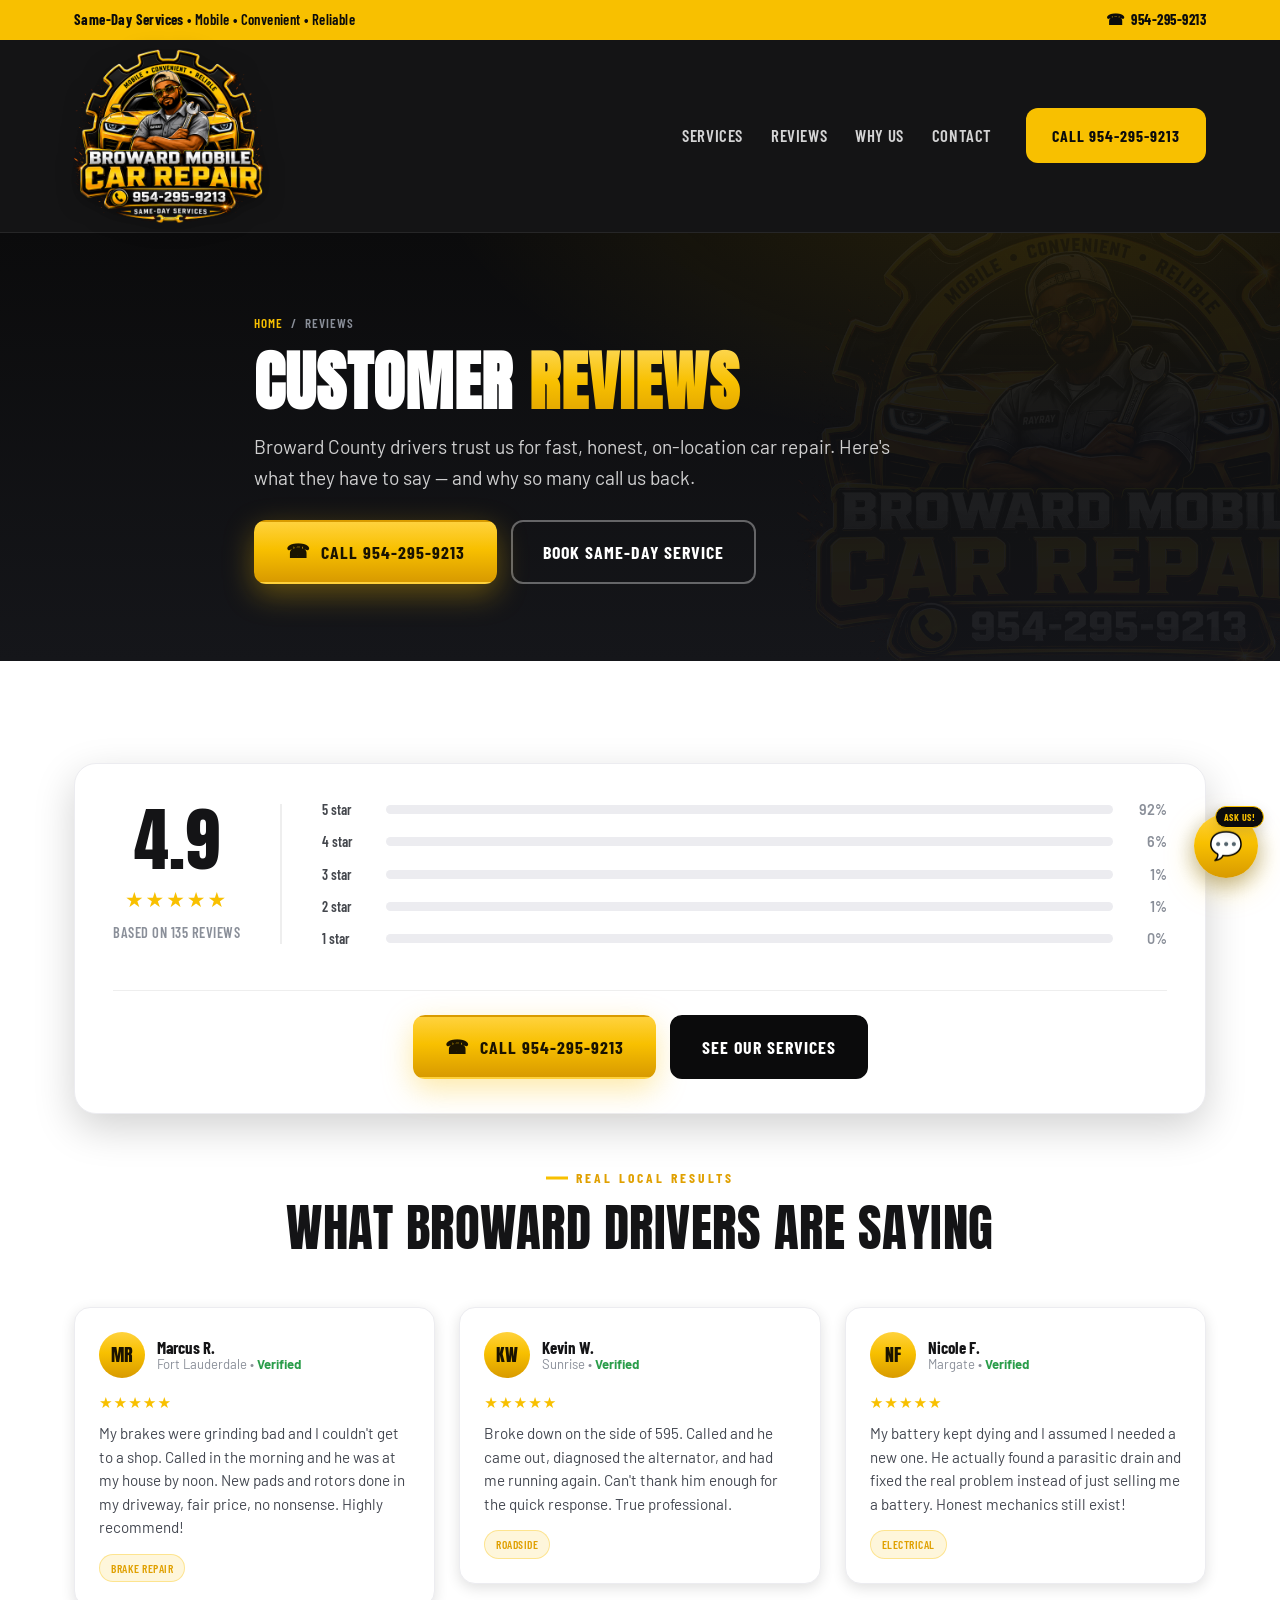
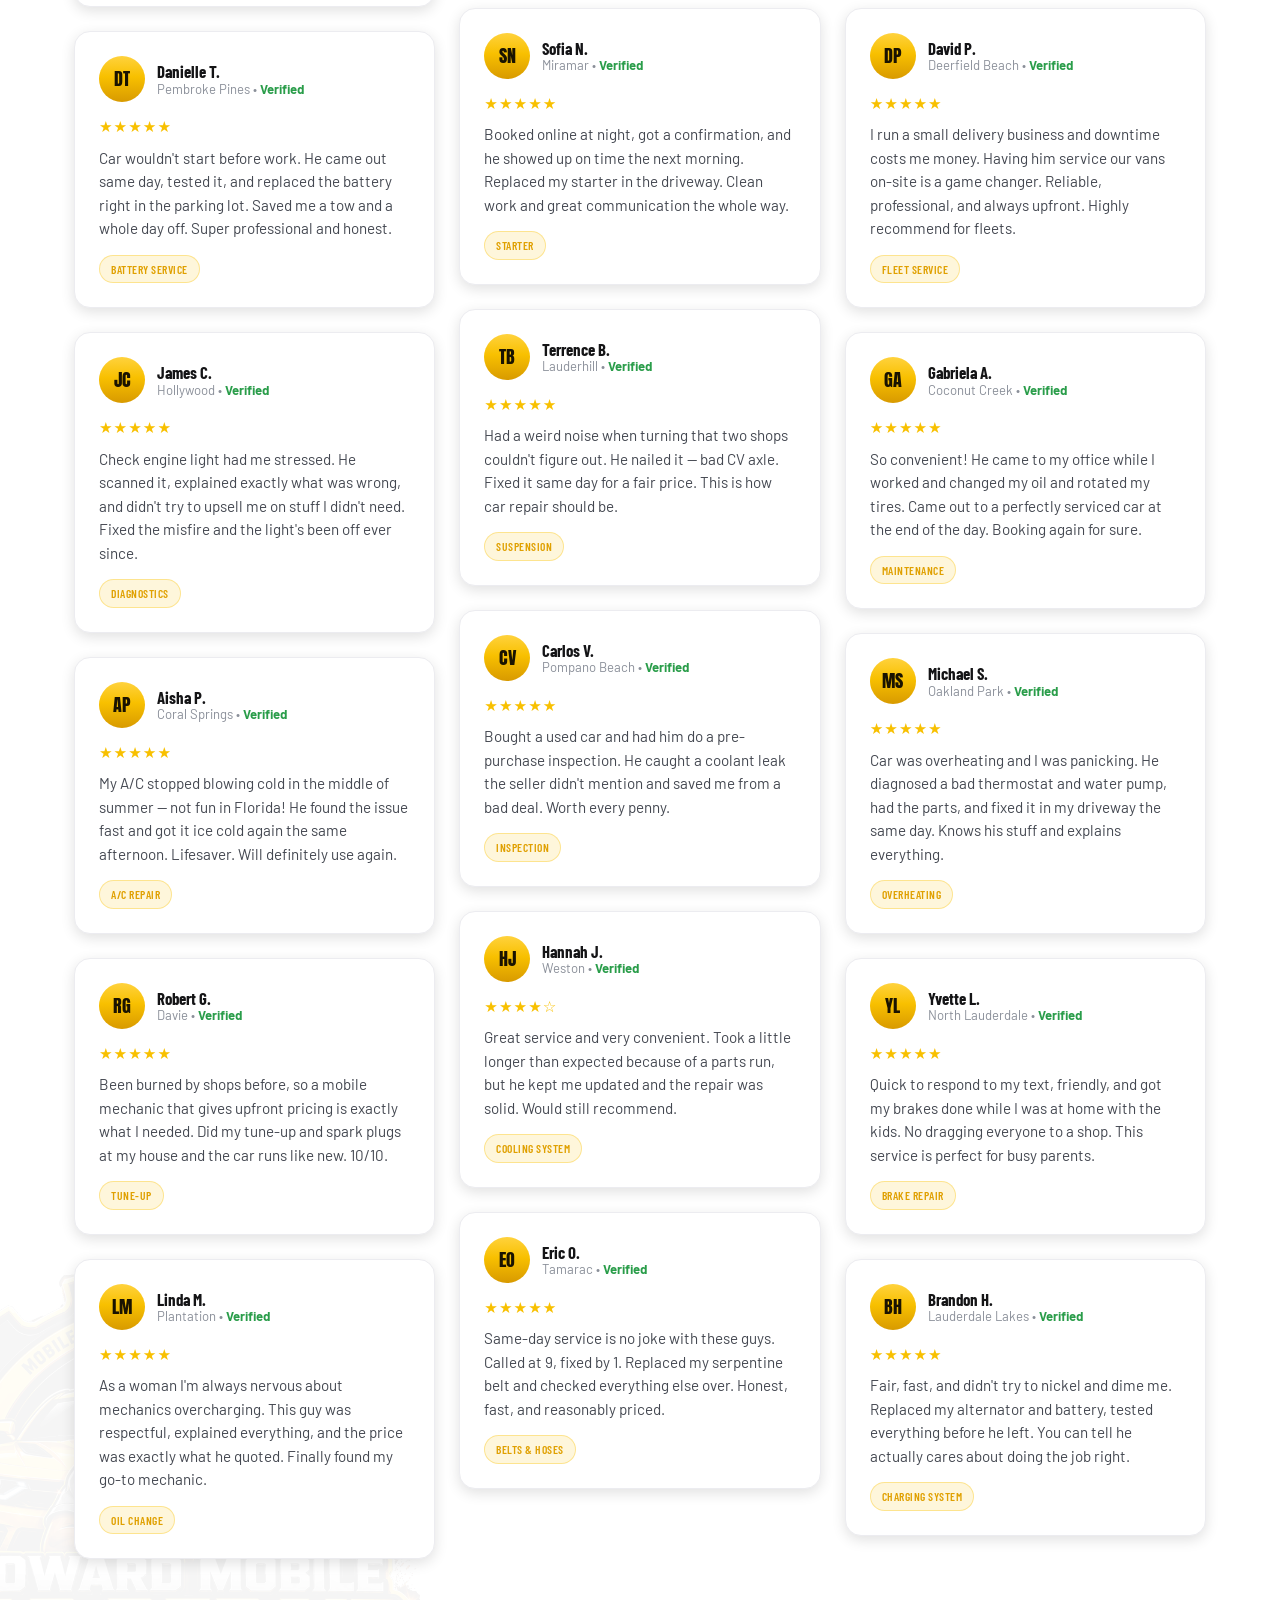
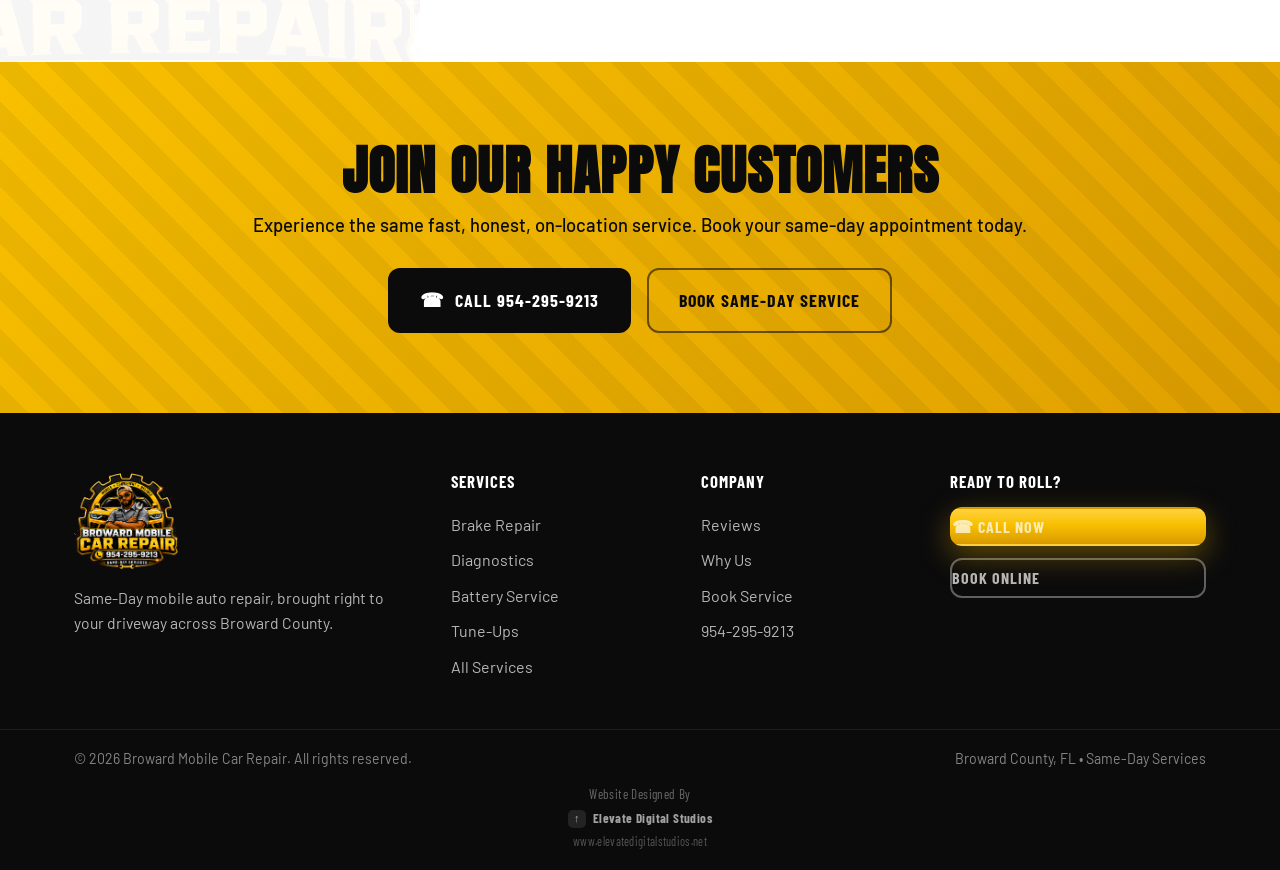
==== commit 95543d12: "Add Elevate Digital Studios designer credit to footer Co-authored-by: Cursor <cursoragent@cursor.com" ====
--- a/reviews.html
+++ b/reviews.html
@@ -390,6 +390,13 @@
                 <span>&copy; <span id="year"></span> Broward Mobile Car Repair. All rights reserved.</span>
                 <span>Broward County, FL &bull; Same-Day Services</span>
             </div>
+            <div class="footer__credit">
+                <span>Website Designed By</span>
+                <a class="footer__credit-link" href="https://www.elevatedigitalstudios.net" target="_blank" rel="noopener noreferrer">
+                    <span class="footer__credit-badge" aria-hidden="true">&uarr;</span> Elevate Digital Studios
+                </a>
+                <a class="footer__credit-url" href="https://www.elevatedigitalstudios.net" target="_blank" rel="noopener noreferrer">www.elevatedigitalstudios.net</a>
+            </div>
         </div>
     </footer>
 
--- a/styles.css
+++ b/styles.css
@@ -32,7 +32,23 @@
 
 * { box-sizing: border-box; margin: 0; padding: 0; }
 
-html { scroll-behavior: smooth; scroll-padding-top: 96px; }
+/* Brand-yellow page scrollbar */
+html {
+    scrollbar-width: thin;
+    scrollbar-color: #f8c000 #15161a;
+}
+::-webkit-scrollbar { width: 14px; height: 14px; }
+::-webkit-scrollbar-track { background: #15161a; }
+::-webkit-scrollbar-thumb {
+    background: linear-gradient(180deg, #ffe070, #f8c000 45%, #d89a00);
+    border-radius: 999px;
+    border: 3px solid #15161a;
+}
+::-webkit-scrollbar-thumb:hover {
+    background: linear-gradient(180deg, #ffd23d, #f8c000 50%, #c98e00);
+}
+
+html { scroll-behavior: smooth; scroll-padding-top: 200px; }
 
 body {
     font-family: var(--body);
@@ -263,13 +279,13 @@
     align-items: center;
     justify-content: space-between;
     gap: 24px;
-    min-height: 84px;
-    padding-top: 10px;
-    padding-bottom: 10px;
+    min-height: 192px;
+    padding-top: 8px;
+    padding-bottom: 8px;
 }
 .brand { display: flex; align-items: center; flex-shrink: 0; }
 .brand__logo {
-    height: 64px;
+    height: 174px;
     width: auto;
     filter: drop-shadow(0 4px 10px rgba(0, 0, 0, 0.5));
 }
@@ -551,11 +567,14 @@
 }
 .mobile__media { display: flex; justify-content: center; }
 .mobile__logo {
-    width: min(420px, 92%);
-    background: var(--white);
+    width: min(440px, 94%);
+    background:
+        radial-gradient(420px 280px at 50% 30%, rgba(248, 196, 0, 0.12), transparent 70%),
+        linear-gradient(180deg, #1b1c20 0%, #0b0b0c 100%);
+    border: 1px solid rgba(248, 196, 0, 0.28);
     border-radius: var(--radius-lg);
-    padding: 26px;
-    box-shadow: var(--shadow-md);
+    padding: 30px;
+    box-shadow: var(--shadow-md), inset 0 0 40px rgba(0, 0, 0, 0.5);
 }
 .mobile__text {
     color: rgba(255, 255, 255, 0.78);
@@ -767,9 +786,58 @@
     justify-content: space-between;
     flex-wrap: wrap;
     gap: 10px;
-    padding: 18px 24px;
+    padding: 18px 24px 8px;
     font-size: 0.88rem;
     color: rgba(255,255,255,0.5);
+}
+
+/* Designer credit (portfolio lead-gen) */
+.footer__credit {
+    text-align: center;
+    padding: 6px 24px 18px;
+    font-family: var(--cond);
+    font-size: 0.82rem;
+    letter-spacing: 0.4px;
+    color: rgba(255, 255, 255, 0.38);
+    display: flex;
+    flex-direction: column;
+    align-items: center;
+    gap: 3px;
+}
+.footer__credit-link {
+    display: inline-flex;
+    align-items: center;
+    gap: 7px;
+    font-weight: 700;
+    color: rgba(255, 255, 255, 0.62);
+    transition: color 0.3s ease, transform 0.3s ease;
+}
+.footer__credit-link:hover { color: #4ea3ff; transform: translateY(-1px); }
+.footer__credit-badge {
+    display: inline-grid;
+    place-items: center;
+    width: 18px;
+    height: 18px;
+    font-size: 0.7rem;
+    font-weight: 800;
+    line-height: 1;
+    border-radius: 5px;
+    background: rgba(255, 255, 255, 0.1);
+    color: rgba(255, 255, 255, 0.62);
+    transition: background 0.3s ease, color 0.3s ease;
+}
+.footer__credit-link:hover .footer__credit-badge { background: #4ea3ff; color: #fff; }
+.footer__credit-url {
+    font-size: 0.76rem;
+    color: rgba(255, 255, 255, 0.3);
+    letter-spacing: 0.3px;
+    transition: color 0.3s ease;
+}
+.footer__credit-url:hover { color: #4ea3ff; }
+
+@media (max-width: 760px) {
+    .footer__bottom-inner { justify-content: center; text-align: center; }
+    .footer__credit { padding-bottom: 20px; }
 }
 
 /* ---------- Sticky mobile call bar ---------- */
@@ -805,16 +873,7 @@
     transition: width 0.08s linear;
 }
 
-/* Turning gears: the logo watermarks slowly rotate like cogs */
-.hero__watermark { animation: gear-spin-center 60s linear infinite; }
-.page-hero__watermark { animation: gear-spin-center 70s linear infinite; }
-.section__watermark { animation: gear-spin 90s linear infinite; }
-.section__watermark--right { animation: gear-spin-rev 90s linear infinite; }
-@keyframes gear-spin-rev { to { transform: rotate(-360deg); } }
-@keyframes gear-spin-center {
-    from { transform: translateY(-50%) rotate(0); }
-    to { transform: translateY(-50%) rotate(360deg); }
-}
+/* Logo watermarks stay static (no rotation) */
 
 /* Button "rev" shine sweep */
 .btn--primary, .btn--dark { position: relative; overflow: hidden; }
@@ -1586,7 +1645,8 @@
     .topbar__item { display: none; }
     .topbar__inner { justify-content: center; }
 
-    .brand__logo { height: 52px; }
+    .header__inner { min-height: 140px; }
+    .brand__logo { height: 120px; }
 
     .trust__inner { grid-template-columns: repeat(2, 1fr); gap: 18px 10px; }
     .trust__item:nth-child(2) { border-right: 0; }
@@ -1620,6 +1680,7 @@
     .footer__tag { margin-left: auto; margin-right: auto; }
     .footer__col a { }
     .contact__phone { width: 100%; justify-content: center; }
-    .brand__logo { height: 46px; }
+    .header__inner { min-height: 116px; }
+    .brand__logo { height: 100px; }
     .section__head { margin-bottom: 36px; }
 }
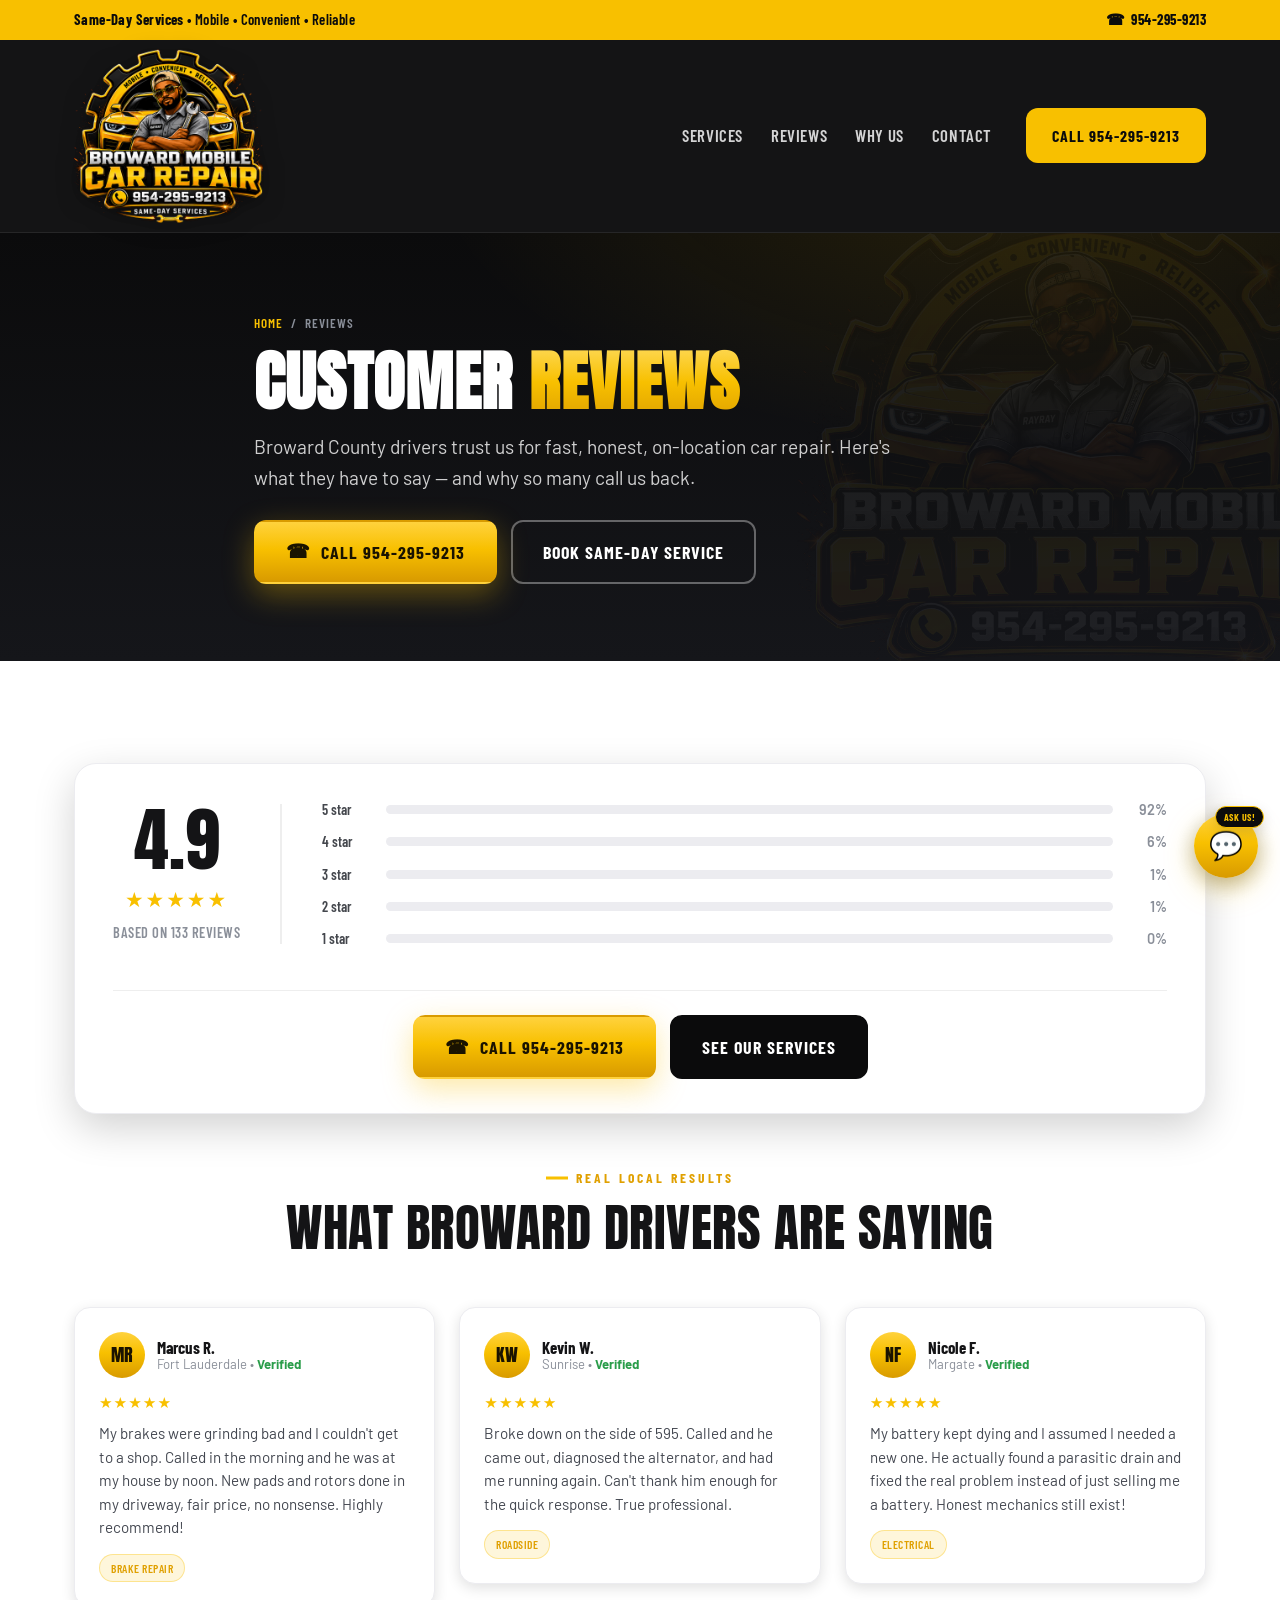
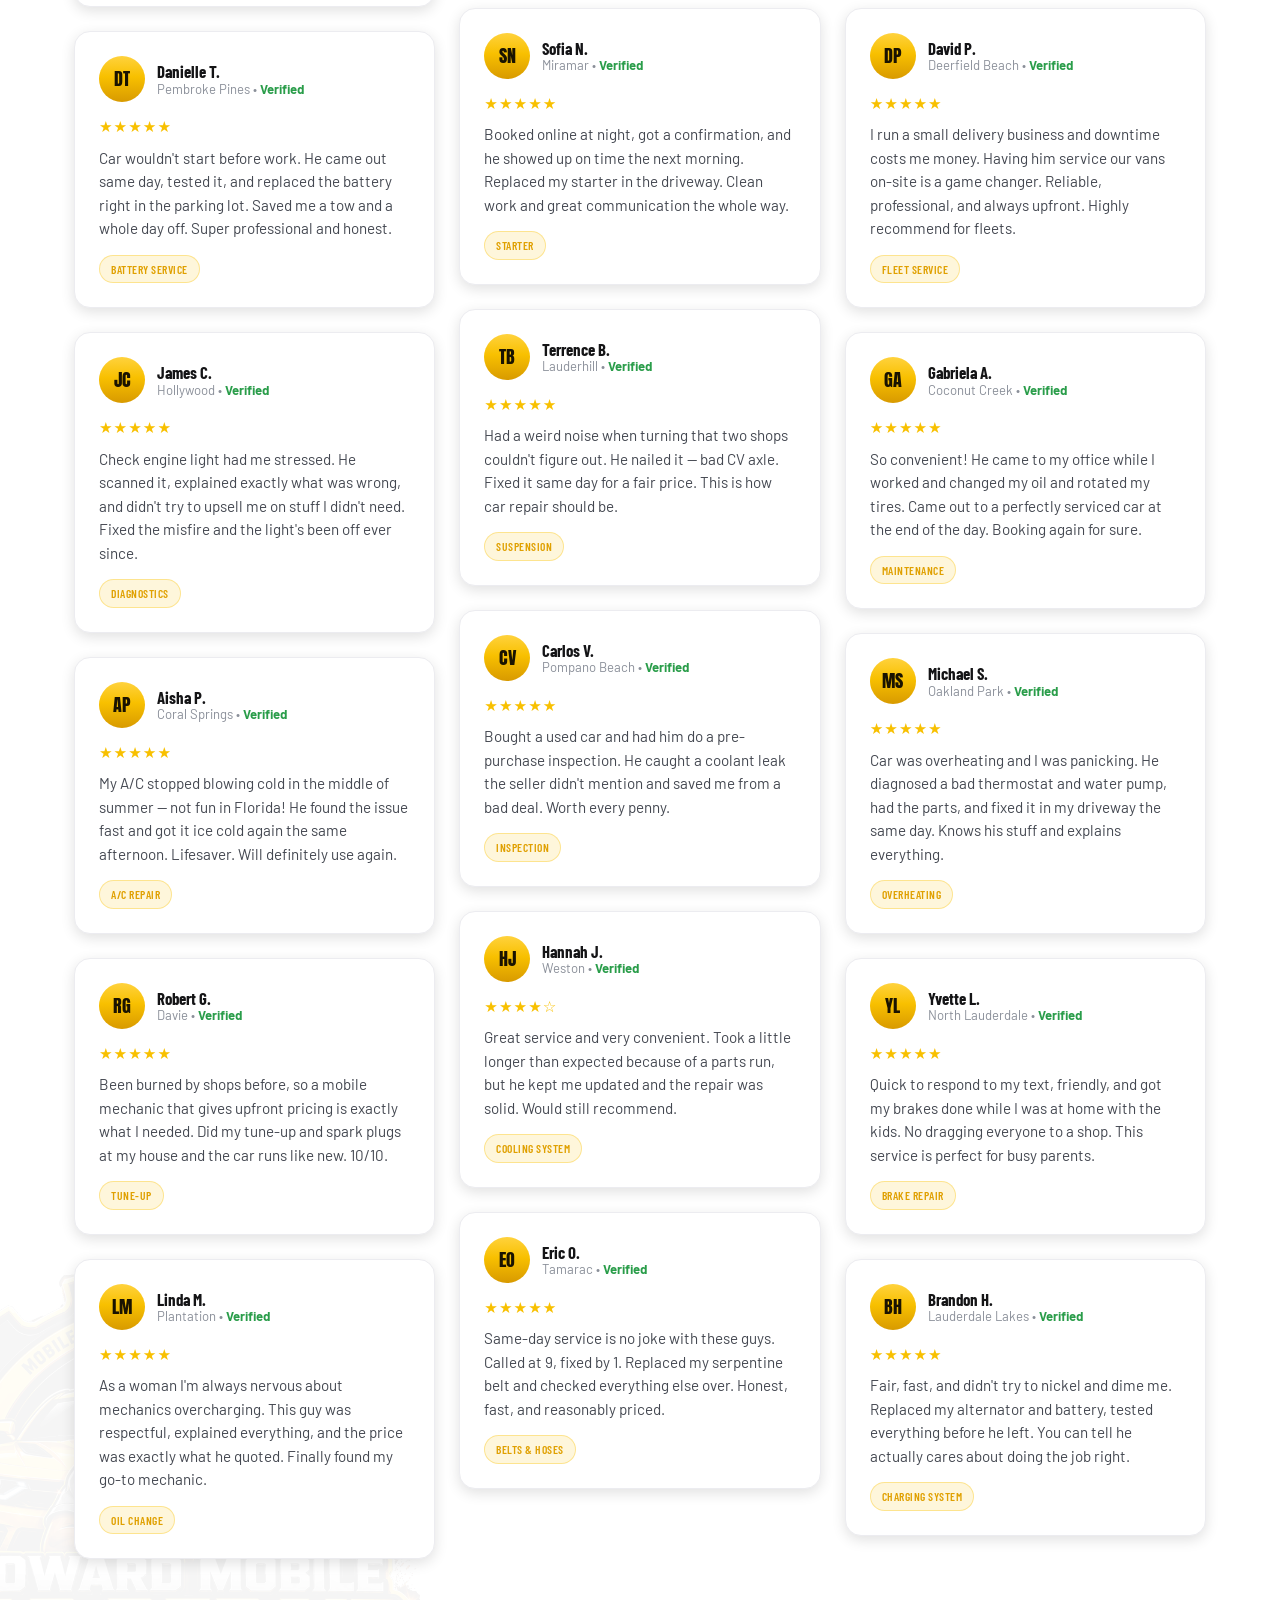
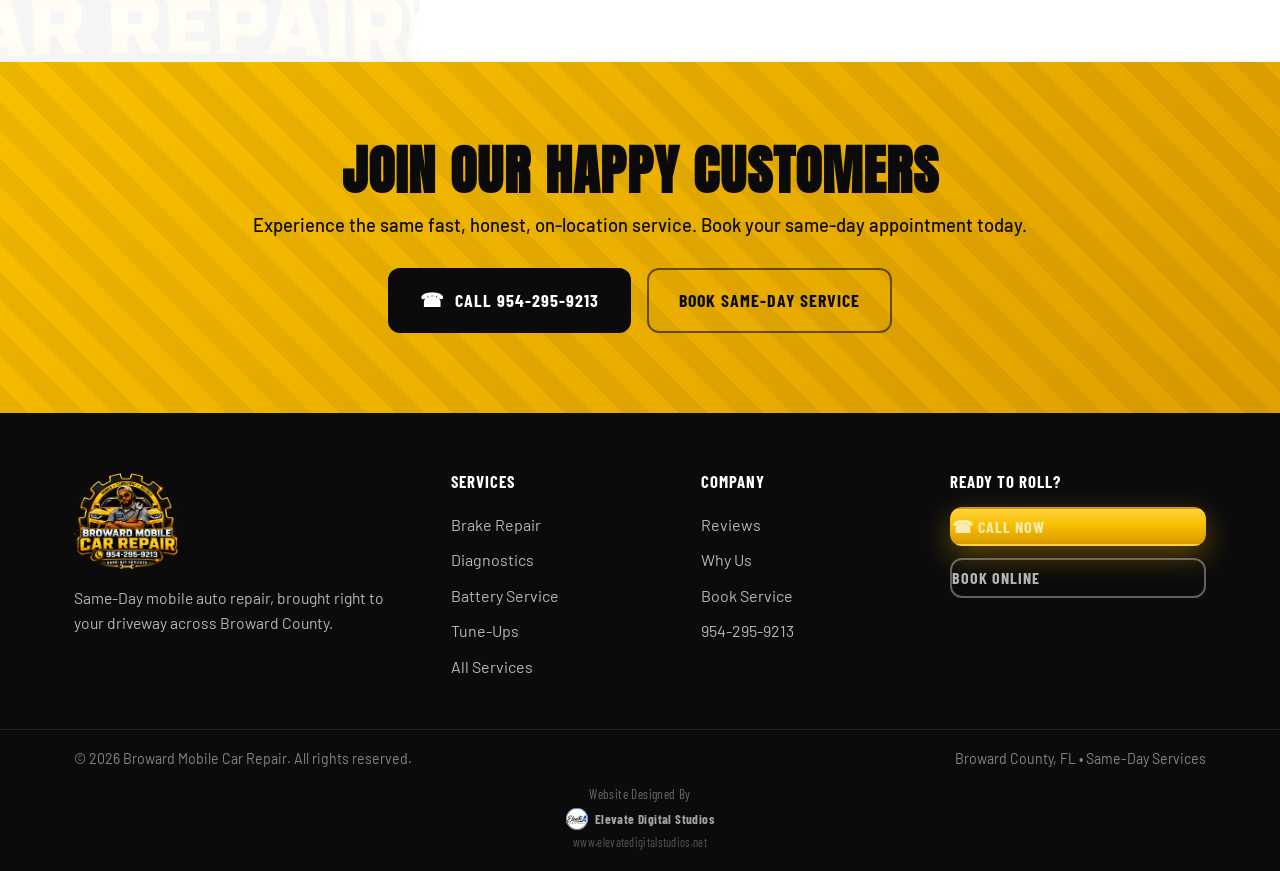
==== commit baa921fe: "Add spinning footer logo and Elevate Digital Studios logo in credit Co-authored-by: Cursor <cursorag" ====
--- a/reviews.html
+++ b/reviews.html
@@ -393,7 +393,7 @@
             <div class="footer__credit">
                 <span>Website Designed By</span>
                 <a class="footer__credit-link" href="https://www.elevatedigitalstudios.net" target="_blank" rel="noopener noreferrer">
-                    <span class="footer__credit-badge" aria-hidden="true">&uarr;</span> Elevate Digital Studios
+                    <img src="images/elevate-logo.png" alt="Elevate Digital Studios" class="footer__credit-logo"> Elevate Digital Studios
                 </a>
                 <a class="footer__credit-url" href="https://www.elevatedigitalstudios.net" target="_blank" rel="noopener noreferrer">www.elevatedigitalstudios.net</a>
             </div>
--- a/styles.css
+++ b/styles.css
@@ -760,7 +760,20 @@
     gap: 36px;
     padding: 60px 24px 44px;
 }
-.footer__logo { height: 96px; width: auto; margin-bottom: 16px; }
+.footer__logo {
+    height: 96px;
+    width: auto;
+    margin-bottom: 16px;
+    animation: footer-logo-spin 18s linear infinite;
+    transform-origin: center center;
+}
+@keyframes footer-logo-spin {
+    from { transform: rotate(0deg); }
+    to { transform: rotate(360deg); }
+}
+@media (prefers-reduced-motion: reduce) {
+    .footer__logo { animation: none; }
+}
 .footer__tag { font-size: 0.98rem; max-width: 320px; }
 .footer__col h4,
 .footer__cta h4 {
@@ -813,20 +826,19 @@
     transition: color 0.3s ease, transform 0.3s ease;
 }
 .footer__credit-link:hover { color: #4ea3ff; transform: translateY(-1px); }
-.footer__credit-badge {
-    display: inline-grid;
-    place-items: center;
-    width: 18px;
-    height: 18px;
-    font-size: 0.7rem;
-    font-weight: 800;
-    line-height: 1;
-    border-radius: 5px;
-    background: rgba(255, 255, 255, 0.1);
-    color: rgba(255, 255, 255, 0.62);
-    transition: background 0.3s ease, color 0.3s ease;
-}
-.footer__credit-link:hover .footer__credit-badge { background: #4ea3ff; color: #fff; }
+.footer__credit-logo {
+    width: 22px;
+    height: 22px;
+    border-radius: 50%;
+    object-fit: cover;
+    background: #fff;
+    flex: none;
+    transition: transform 0.3s ease, box-shadow 0.3s ease;
+}
+.footer__credit-link:hover .footer__credit-logo {
+    transform: scale(1.08);
+    box-shadow: 0 0 0 2px rgba(78, 163, 255, 0.5);
+}
 .footer__credit-url {
     font-size: 0.76rem;
     color: rgba(255, 255, 255, 0.3);
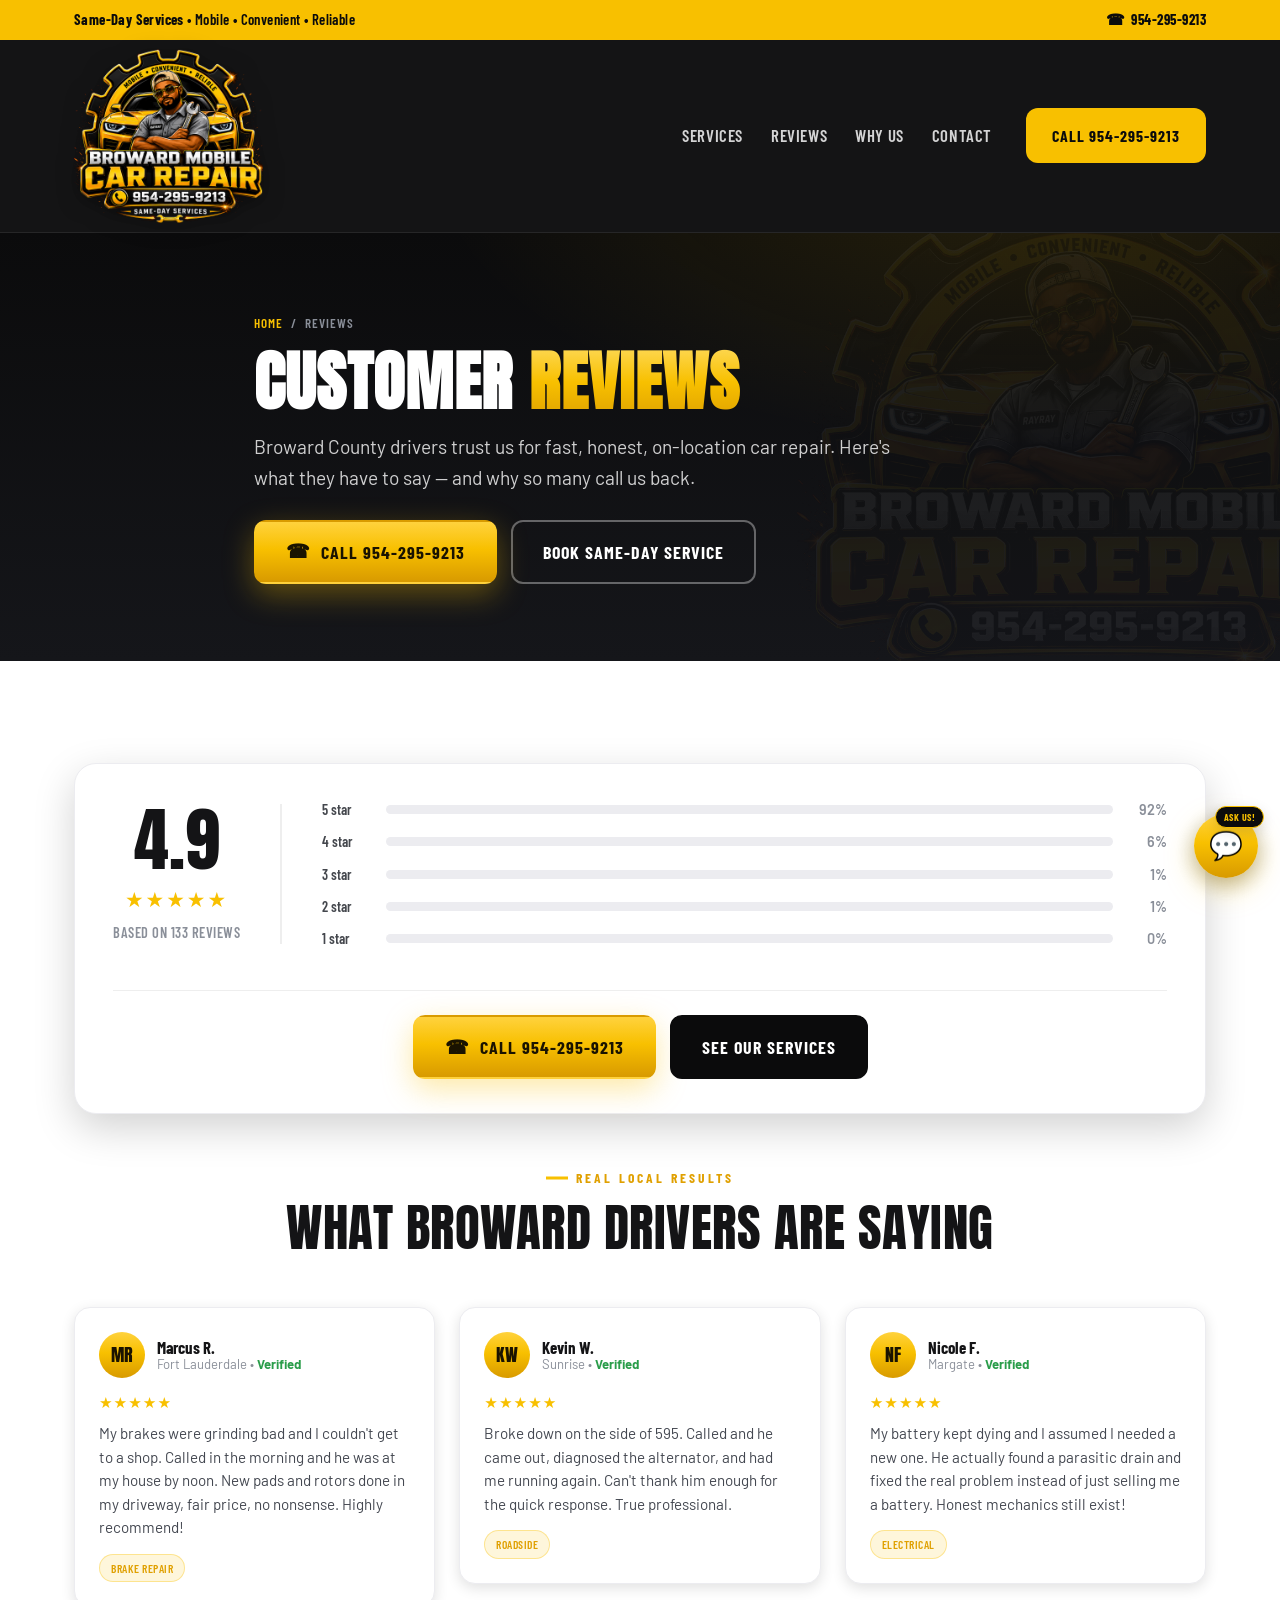
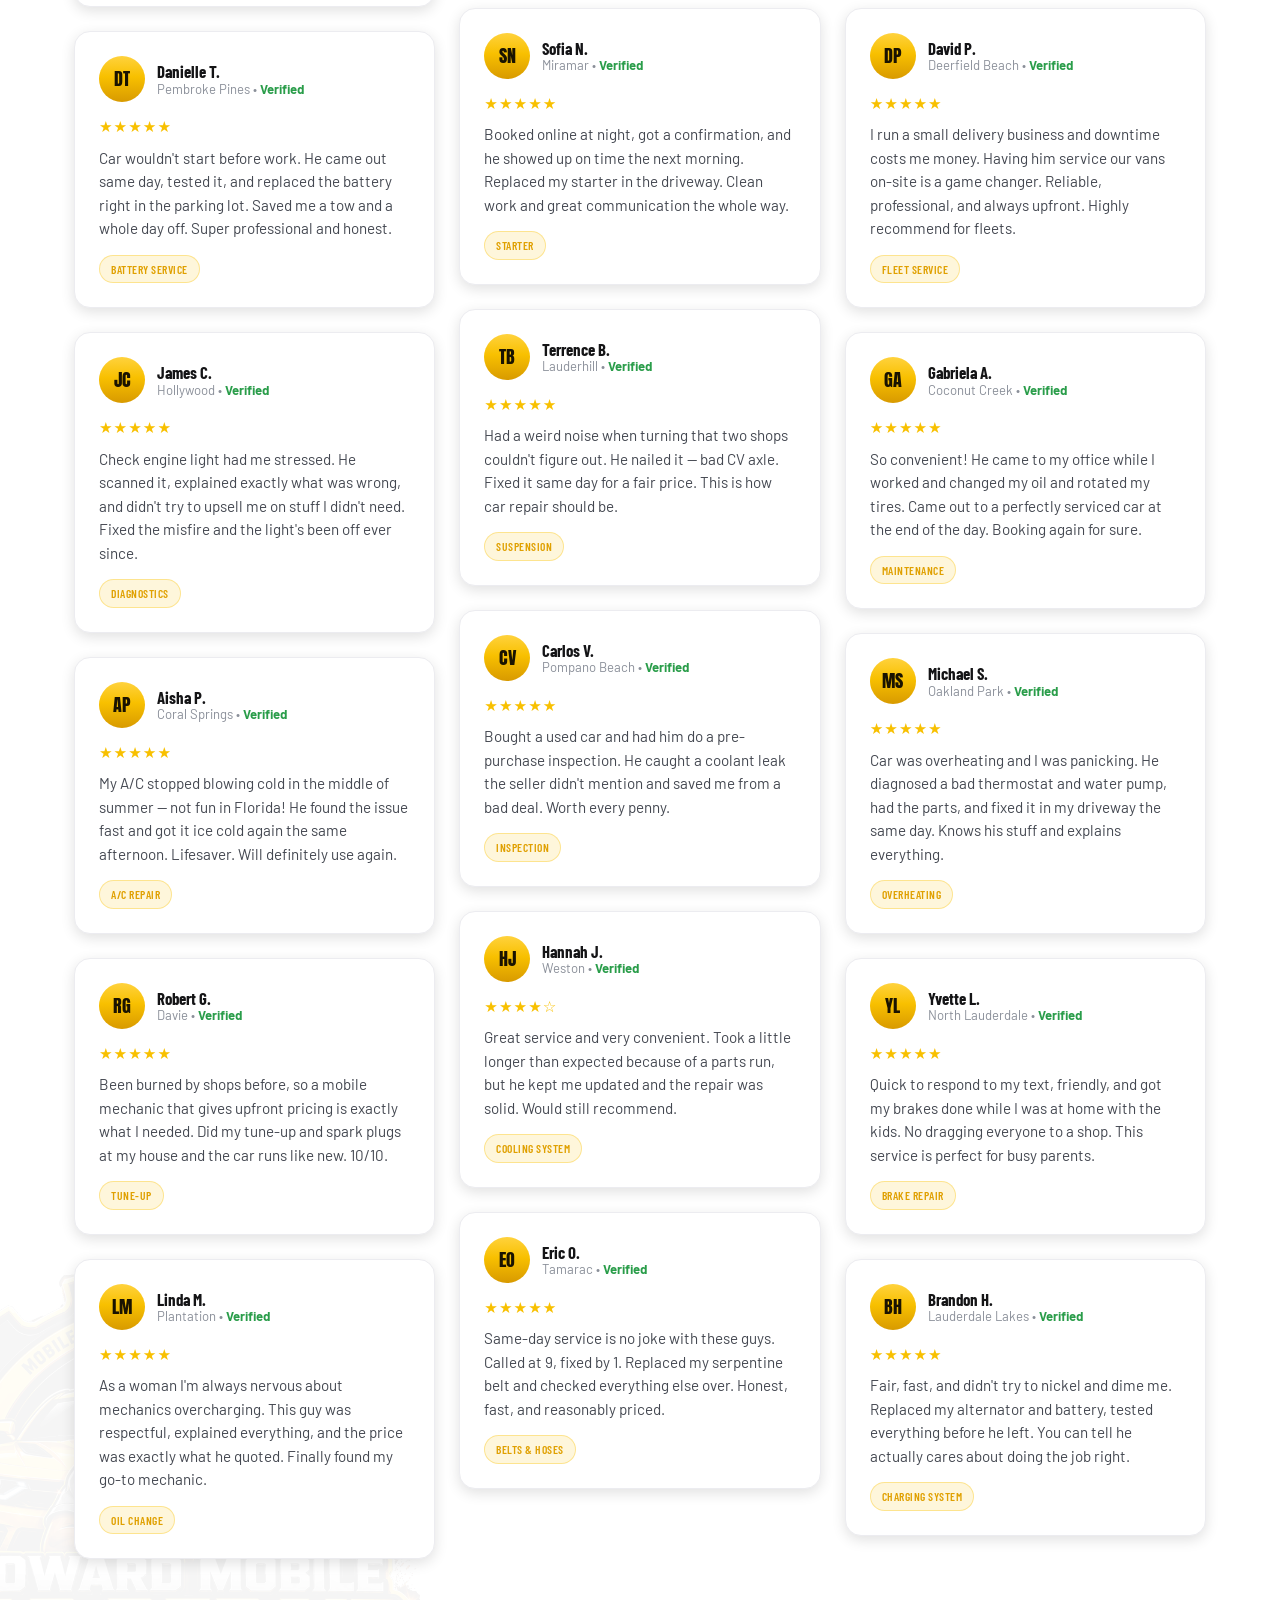
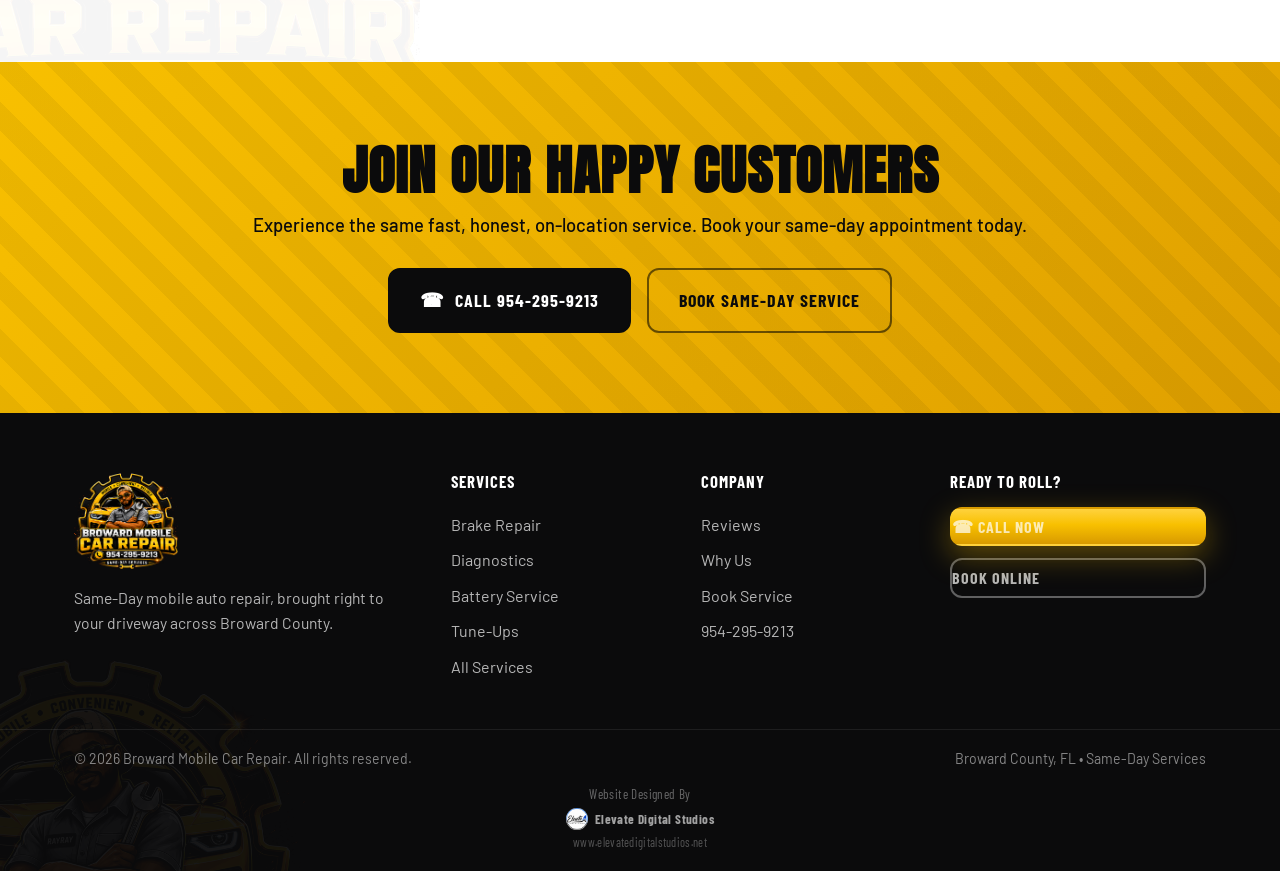
==== commit de6a76ac: "Realistic preloader gear; static footer logo with rotating background watermark Co-authored-by: Curs" ====
--- a/reviews.html
+++ b/reviews.html
@@ -17,10 +17,46 @@
     <div class="preloader" id="preloader" role="status" aria-live="polite" aria-label="Loading">
         <div class="preloader__inner">
             <div class="preloader__gear" aria-hidden="true">
-                <svg viewBox="0 0 100 100" width="110" height="110">
-                    <path fill="#f8c000" d="M50 2.5l6.1 3.2 6.8-1.2 4.6 5.2 6.9 1.1 2.6 6.4 6.1 3.3.3 6.9 4.8 5-2.1 6.6 3.2 6.1-4.3 5.4 1.1 6.8-6 3.4-1.7 6.7-6.7 1.6-4.2 5.5-6.8-1-5.6 4-6.4-2.6-6.4 2.6-5.6-4-6.8 1-4.2-5.5-6.7-1.6-1.7-6.7-6-3.4 1.1-6.8-4.3-5.4 3.2-6.1-2.1-6.6 4.8-5 .3-6.9 6.1-3.3 2.6-6.4 6.9-1.1 4.6-5.2 6.8 1.2z"/>
-                    <circle cx="50" cy="50" r="26" fill="#0b0b0c"/>
-                    <circle cx="50" cy="50" r="11" fill="#f8c000"/>
+                <svg viewBox="0 0 100 100" width="120" height="120">
+                    <defs>
+                        <radialGradient id="gearGold" cx="42%" cy="38%" r="72%">
+                            <stop offset="0%" stop-color="#ffe885"/>
+                            <stop offset="50%" stop-color="#f8c000"/>
+                            <stop offset="100%" stop-color="#bf8f00"/>
+                        </radialGradient>
+                        <radialGradient id="gearHub" cx="42%" cy="38%" r="75%">
+                            <stop offset="0%" stop-color="#2a2a2d"/>
+                            <stop offset="100%" stop-color="#0a0a0b"/>
+                        </radialGradient>
+                    </defs>
+                    <g fill="url(#gearGold)">
+                        <g transform="rotate(0 50 50)"><rect x="44.5" y="1" width="11" height="17" rx="2.5"/></g>
+                        <g transform="rotate(30 50 50)"><rect x="44.5" y="1" width="11" height="17" rx="2.5"/></g>
+                        <g transform="rotate(60 50 50)"><rect x="44.5" y="1" width="11" height="17" rx="2.5"/></g>
+                        <g transform="rotate(90 50 50)"><rect x="44.5" y="1" width="11" height="17" rx="2.5"/></g>
+                        <g transform="rotate(120 50 50)"><rect x="44.5" y="1" width="11" height="17" rx="2.5"/></g>
+                        <g transform="rotate(150 50 50)"><rect x="44.5" y="1" width="11" height="17" rx="2.5"/></g>
+                        <g transform="rotate(180 50 50)"><rect x="44.5" y="1" width="11" height="17" rx="2.5"/></g>
+                        <g transform="rotate(210 50 50)"><rect x="44.5" y="1" width="11" height="17" rx="2.5"/></g>
+                        <g transform="rotate(240 50 50)"><rect x="44.5" y="1" width="11" height="17" rx="2.5"/></g>
+                        <g transform="rotate(270 50 50)"><rect x="44.5" y="1" width="11" height="17" rx="2.5"/></g>
+                        <g transform="rotate(300 50 50)"><rect x="44.5" y="1" width="11" height="17" rx="2.5"/></g>
+                        <g transform="rotate(330 50 50)"><rect x="44.5" y="1" width="11" height="17" rx="2.5"/></g>
+                    </g>
+                    <circle cx="50" cy="50" r="40" fill="url(#gearGold)"/>
+                    <circle cx="50" cy="50" r="40" fill="none" stroke="#9c7400" stroke-width="1.5"/>
+                    <circle cx="50" cy="50" r="29" fill="url(#gearHub)"/>
+                    <circle cx="50" cy="50" r="29" fill="none" stroke="#f8c000" stroke-width="2"/>
+                    <g fill="#0a0a0b">
+                        <circle cx="50" cy="35.5" r="3.1"/>
+                        <circle cx="62.6" cy="42.8" r="3.1"/>
+                        <circle cx="62.6" cy="57.2" r="3.1"/>
+                        <circle cx="50" cy="64.5" r="3.1"/>
+                        <circle cx="37.4" cy="57.2" r="3.1"/>
+                        <circle cx="37.4" cy="42.8" r="3.1"/>
+                    </g>
+                    <circle cx="50" cy="50" r="10" fill="url(#gearGold)"/>
+                    <circle cx="50" cy="50" r="5" fill="url(#gearHub)"/>
                 </svg>
             </div>
             <img src="images/logo-dark-transparent.png" alt="Broward Mobile Car Repair" class="preloader__logo">
--- a/styles.css
+++ b/styles.css
@@ -182,8 +182,8 @@
     padding: 24px;
 }
 .preloader__gear {
-    width: 110px;
-    height: 110px;
+    width: 120px;
+    height: 120px;
     display: grid;
     place-items: center;
     animation: gear-spin 2.6s linear infinite;
@@ -753,7 +753,36 @@
 .form__note a { color: var(--yellow-deep); }
 
 /* ---------- Footer ---------- */
-.footer { background: var(--black); color: rgba(255,255,255,0.7); }
+.footer {
+    background: var(--black);
+    color: rgba(255,255,255,0.7);
+    position: relative;
+    overflow: hidden;
+}
+.footer::before {
+    content: "";
+    position: absolute;
+    left: -130px;
+    top: 50%;
+    width: 440px;
+    height: 440px;
+    background: url('images/logo-watermark.png') no-repeat center center;
+    background-size: contain;
+    opacity: 0.05;
+    pointer-events: none;
+    z-index: 0;
+    transform-origin: center center;
+    animation: footer-wm-spin 55s linear infinite;
+}
+@keyframes footer-wm-spin {
+    from { transform: translateY(-50%) rotate(0deg); }
+    to { transform: translateY(-50%) rotate(360deg); }
+}
+.footer__inner,
+.footer__bottom {
+    position: relative;
+    z-index: 1;
+}
 .footer__inner {
     display: grid;
     grid-template-columns: 1.6fr 1fr 1fr 1.2fr;
@@ -764,15 +793,9 @@
     height: 96px;
     width: auto;
     margin-bottom: 16px;
-    animation: footer-logo-spin 18s linear infinite;
-    transform-origin: center center;
-}
-@keyframes footer-logo-spin {
-    from { transform: rotate(0deg); }
-    to { transform: rotate(360deg); }
 }
 @media (prefers-reduced-motion: reduce) {
-    .footer__logo { animation: none; }
+    .footer::before { animation: none; }
 }
 .footer__tag { font-size: 0.98rem; max-width: 320px; }
 .footer__col h4,
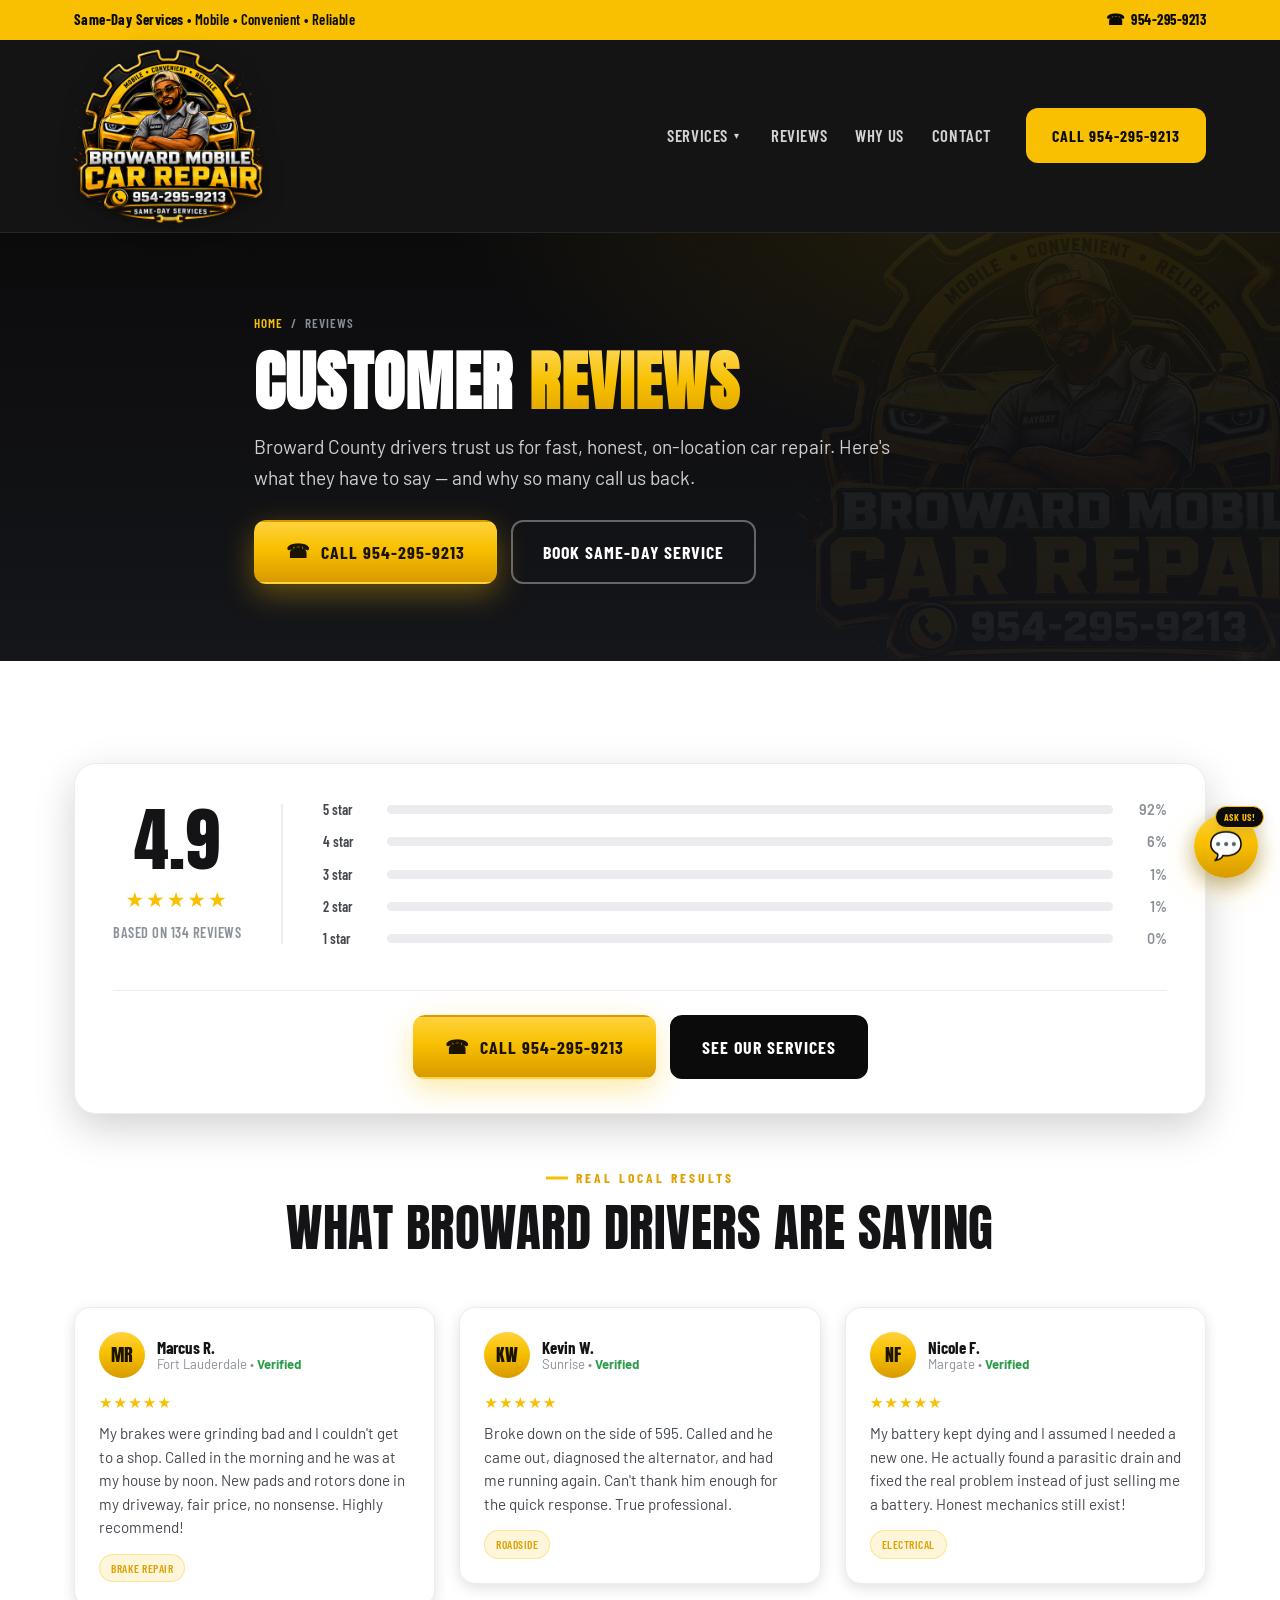
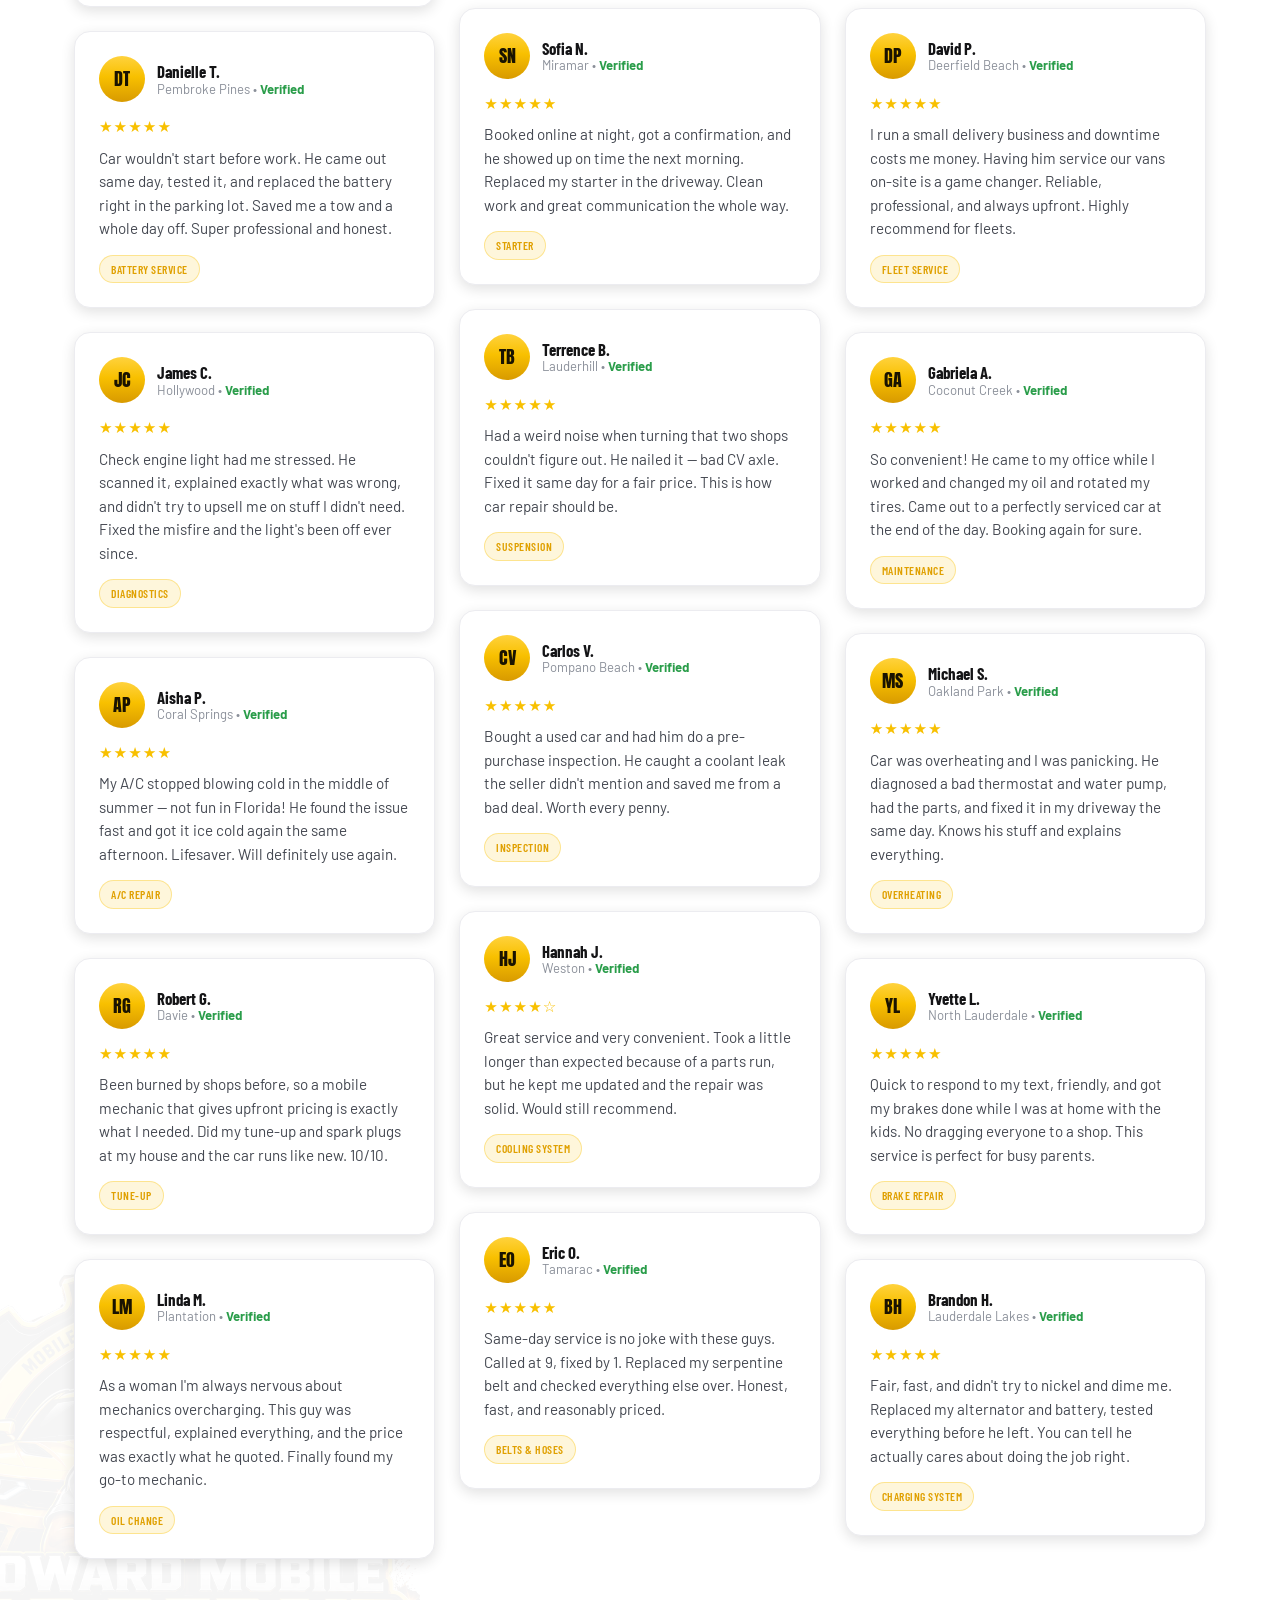
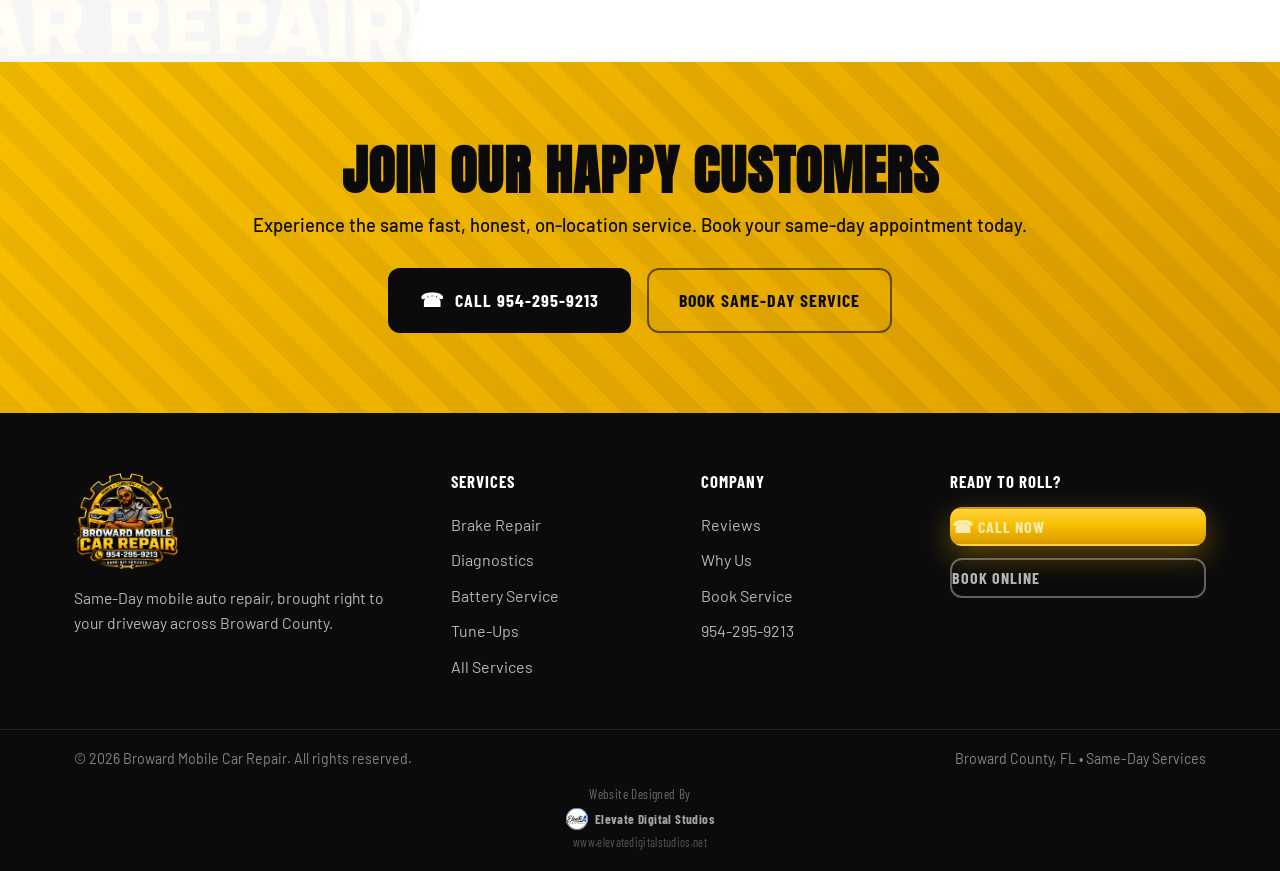
==== commit 0e26e729: "Add services dropdown nav, homepage service photos, and contact map Hover/tap Services dropdown list" ====
--- a/reviews.html
+++ b/reviews.html
@@ -81,7 +81,27 @@
             </a>
 
             <nav class="nav" id="nav">
-                <a href="services.html" class="nav__link">Services</a>
+                <div class="nav__dropdown-wrap">
+                    <a href="services.html" class="nav__link">Services</a>
+                    <button class="nav__caret" type="button" aria-label="Toggle services menu" aria-expanded="false"><span aria-hidden="true">&#9662;</span></button>
+                    <div class="nav__menu" role="menu">
+                        <a href="services.html#brakes" role="menuitem">Brake Repair</a>
+                        <a href="services.html#diagnostics" role="menuitem">Diagnostics</a>
+                        <a href="services.html#battery" role="menuitem">Battery &amp; Charging</a>
+                        <a href="services.html#tuneup" role="menuitem">Tune-Ups</a>
+                        <a href="services.html#oil" role="menuitem">Oil &amp; Fluids</a>
+                        <a href="services.html#cooling" role="menuitem">Cooling</a>
+                        <a href="services.html#ac" role="menuitem">A/C &amp; Heating</a>
+                        <a href="services.html#electrical" role="menuitem">Electrical</a>
+                        <a href="services.html#suspension" role="menuitem">Suspension</a>
+                        <a href="services.html#tires" role="menuitem">Tires &amp; Wheels</a>
+                        <a href="services.html#fuel" role="menuitem">Fuel System</a>
+                        <a href="services.html#belts" role="menuitem">Belts &amp; Hoses</a>
+                        <a href="services.html#inspections" role="menuitem">Inspections</a>
+                        <a href="services.html#mobile" role="menuitem">Mobile &amp; Roadside</a>
+                        <a href="services.html" class="nav__menu-all" role="menuitem">View All Services &rarr;</a>
+                    </div>
+                </div>
                 <a href="reviews.html" class="nav__link">Reviews</a>
                 <a href="index.html#why" class="nav__link">Why Us</a>
                 <a href="index.html#contact" class="nav__link">Contact</a>
--- a/styles.css
+++ b/styles.css
@@ -317,6 +317,97 @@
 .nav__link:hover::after { width: 100%; }
 .nav__cta { margin-left: 6px; }
 
+/* ---- Services dropdown ---- */
+.nav__dropdown-wrap { position: relative; display: flex; align-items: center; gap: 2px; }
+.nav__caret {
+    background: none;
+    border: 0;
+    cursor: pointer;
+    color: rgba(255, 255, 255, 0.82);
+    font-size: 0.62rem;
+    line-height: 1;
+    padding: 8px 4px;
+    display: inline-flex;
+    align-items: center;
+    transition: transform 0.25s ease, color 0.2s ease;
+}
+.nav__caret:hover { color: var(--white); }
+.nav__dropdown-wrap:hover .nav__caret,
+.nav__dropdown-wrap.is-open .nav__caret { transform: rotate(180deg); color: var(--yellow); }
+.nav__menu {
+    position: absolute;
+    top: calc(100% + 16px);
+    left: 50%;
+    transform: translateX(-50%) translateY(8px);
+    width: 480px;
+    max-width: 92vw;
+    background: #0d0d0f;
+    border: 1px solid rgba(248, 196, 0, 0.25);
+    border-radius: 14px;
+    box-shadow: 0 24px 60px rgba(0, 0, 0, 0.55);
+    padding: 14px;
+    display: grid;
+    grid-template-columns: 1fr 1fr;
+    gap: 3px 8px;
+    opacity: 0;
+    visibility: hidden;
+    pointer-events: none;
+    transition: opacity 0.2s ease, transform 0.2s ease, visibility 0.2s;
+    z-index: 80;
+}
+.nav__menu::before {
+    content: "";
+    position: absolute;
+    top: -16px; left: 0; right: 0;
+    height: 16px;
+}
+.nav__dropdown-wrap:hover .nav__menu,
+.nav__dropdown-wrap:focus-within .nav__menu,
+.nav__dropdown-wrap.is-open .nav__menu {
+    opacity: 1;
+    visibility: visible;
+    pointer-events: auto;
+    transform: translateX(-50%) translateY(0);
+}
+.nav__menu a {
+    display: flex;
+    align-items: center;
+    gap: 9px;
+    color: rgba(255, 255, 255, 0.8);
+    font-family: var(--cond);
+    font-weight: 600;
+    text-transform: uppercase;
+    letter-spacing: 0.4px;
+    font-size: 0.9rem;
+    padding: 9px 12px;
+    border-radius: 8px;
+    transition: background 0.18s ease, color 0.18s ease;
+    white-space: nowrap;
+}
+.nav__menu a::after { display: none; }
+.nav__menu a::before {
+    content: "";
+    width: 7px; height: 7px;
+    border-radius: 2px;
+    background: var(--yellow);
+    flex: none;
+    transform: rotate(45deg);
+    opacity: 0.6;
+    transition: opacity 0.18s ease;
+}
+.nav__menu a:hover { background: rgba(248, 196, 0, 0.12); color: #fff; }
+.nav__menu a:hover::before { opacity: 1; }
+.nav__menu-all {
+    grid-column: 1 / -1;
+    justify-content: center;
+    margin-top: 8px;
+    background: var(--yellow);
+    color: var(--black) !important;
+    font-weight: 800;
+}
+.nav__menu-all::before { display: none !important; }
+.nav__menu-all:hover { background: var(--yellow-deep); }
+
 /* Hamburger */
 .nav-toggle {
     display: none;
@@ -499,6 +590,17 @@
     top: -120px;
     bottom: auto;
 }
+.contact .section__watermark {
+    transform-origin: center center;
+    animation: section-wm-spin 55s linear infinite;
+}
+@keyframes section-wm-spin {
+    from { transform: rotate(0deg); }
+    to { transform: rotate(360deg); }
+}
+@media (prefers-reduced-motion: reduce) {
+    .contact .section__watermark { animation: none; }
+}
 .section .container { position: relative; z-index: 1; }
 
 /* ---------- Cards / grid ---------- */
@@ -520,6 +622,29 @@
     transition: transform 0.2s ease, box-shadow 0.2s ease, border-color 0.2s ease;
     border-top: 4px solid transparent;
 }
+.service__media {
+    margin: -34px -28px 22px;
+    height: 172px;
+    overflow: hidden;
+    background: var(--black);
+    position: relative;
+    z-index: 1;
+}
+.service__media::after {
+    content: "";
+    position: absolute;
+    inset: 0;
+    background: linear-gradient(180deg, rgba(11,11,12,0) 52%, rgba(11,11,12,0.55) 100%);
+    pointer-events: none;
+}
+.service__img {
+    width: 100%;
+    height: 100%;
+    object-fit: cover;
+    display: block;
+    transition: transform 0.6s cubic-bezier(.2,.8,.2,1);
+}
+.service:hover .service__img { transform: scale(1.07); }
 .service:hover {
     transform: translateY(-6px);
     box-shadow: var(--shadow-md);
@@ -566,6 +691,15 @@
     gap: 50px;
 }
 .mobile__media { display: flex; justify-content: center; }
+.mobile__photo {
+    width: 100%;
+    display: block;
+    border-radius: var(--radius-lg);
+    border: 1px solid rgba(248, 196, 0, 0.28);
+    box-shadow: var(--shadow-md);
+    aspect-ratio: 4 / 3;
+    object-fit: cover;
+}
 .mobile__logo {
     width: min(440px, 94%);
     background:
@@ -704,6 +838,35 @@
 .contact__meta { display: grid; gap: 10px; color: rgba(255,255,255,0.78); }
 .contact__meta strong { color: var(--yellow); }
 
+/* Map */
+.contact__map-wrap { position: relative; z-index: 2; margin-top: 60px; }
+.contact__map-head { text-align: center; margin-bottom: 22px; }
+.contact__map-title {
+    font-family: var(--display);
+    text-transform: uppercase;
+    font-size: clamp(1.4rem, 3vw, 2rem);
+    color: var(--white);
+    letter-spacing: 0.5px;
+}
+.contact__map-title .ico-pin { color: var(--yellow); font-size: 0.7em; vertical-align: middle; }
+.contact__map-sub { color: rgba(255,255,255,0.7); font-size: 1.05rem; margin-top: 6px; }
+.contact__map {
+    position: relative;
+    height: 420px;
+    border-radius: var(--radius-lg);
+    overflow: hidden;
+    border: 1px solid rgba(248, 196, 0, 0.3);
+    box-shadow: var(--shadow-md), 0 0 0 1px rgba(0,0,0,0.4);
+}
+.contact__map iframe {
+    display: block;
+    width: 100%;
+    height: 100%;
+    filter: grayscale(0.25) contrast(1.05);
+    transition: filter 0.4s ease;
+}
+.contact__map:hover iframe { filter: grayscale(0) contrast(1); }
+
 /* Form */
 .contact__form { padding: 30px; color: var(--ink); }
 .form__title {
@@ -753,36 +916,7 @@
 .form__note a { color: var(--yellow-deep); }
 
 /* ---------- Footer ---------- */
-.footer {
-    background: var(--black);
-    color: rgba(255,255,255,0.7);
-    position: relative;
-    overflow: hidden;
-}
-.footer::before {
-    content: "";
-    position: absolute;
-    left: -130px;
-    top: 50%;
-    width: 440px;
-    height: 440px;
-    background: url('images/logo-watermark.png') no-repeat center center;
-    background-size: contain;
-    opacity: 0.05;
-    pointer-events: none;
-    z-index: 0;
-    transform-origin: center center;
-    animation: footer-wm-spin 55s linear infinite;
-}
-@keyframes footer-wm-spin {
-    from { transform: translateY(-50%) rotate(0deg); }
-    to { transform: translateY(-50%) rotate(360deg); }
-}
-.footer__inner,
-.footer__bottom {
-    position: relative;
-    z-index: 1;
-}
+.footer { background: var(--black); color: rgba(255,255,255,0.7); }
 .footer__inner {
     display: grid;
     grid-template-columns: 1.6fr 1fr 1fr 1.2fr;
@@ -793,9 +927,6 @@
     height: 96px;
     width: auto;
     margin-bottom: 16px;
-}
-@media (prefers-reduced-motion: reduce) {
-    .footer::before { animation: none; }
 }
 .footer__tag { font-size: 0.98rem; max-width: 320px; }
 .footer__col h4,
@@ -1101,7 +1232,30 @@
     border-top: 4px solid var(--yellow);
     display: flex;
     flex-direction: column;
-}
+    overflow: hidden;
+}
+.svc__media {
+    margin: -30px -28px 22px;
+    height: 180px;
+    overflow: hidden;
+    background: var(--black);
+    position: relative;
+}
+.svc__media::after {
+    content: "";
+    position: absolute;
+    inset: 0;
+    background: linear-gradient(180deg, rgba(11,11,12,0) 55%, rgba(11,11,12,0.55) 100%);
+    pointer-events: none;
+}
+.svc__img {
+    width: 100%;
+    height: 100%;
+    object-fit: cover;
+    display: block;
+    transition: transform 0.6s cubic-bezier(.2,.8,.2,1);
+}
+.svc:hover .svc__img { transform: scale(1.07); }
 .svc__head { display: flex; align-items: center; gap: 16px; margin-bottom: 8px; }
 .svc__icon {
     width: 58px; height: 58px;
@@ -1653,6 +1807,8 @@
     .checklist { display: inline-grid; text-align: left; }
     .contact__inner { grid-template-columns: 1fr; }
     .footer__inner { grid-template-columns: 1fr 1fr; }
+    .contact__map { height: 320px; }
+    .contact__map-wrap { margin-top: 44px; }
 }
 
 @media (max-width: 760px) {
@@ -1677,6 +1833,34 @@
     .nav__cta { width: 100%; margin-left: 0; }
     .nav-toggle { display: flex; }
 
+    /* Dropdown on mobile = inline accordion */
+    .nav__dropdown-wrap { flex-wrap: wrap; width: 100%; gap: 8px; }
+    .nav__caret { font-size: 0.85rem; padding: 8px 10px; margin-left: auto; }
+    .nav__menu {
+        position: static;
+        transform: none;
+        width: 100%;
+        max-width: 100%;
+        grid-template-columns: 1fr;
+        gap: 2px;
+        display: none;
+        opacity: 1;
+        visibility: visible;
+        pointer-events: auto;
+        background: transparent;
+        border: 0;
+        box-shadow: none;
+        padding: 4px 0 0 6px;
+        max-height: 46vh;
+        overflow-y: auto;
+    }
+    .nav__dropdown-wrap.is-open .nav__menu { display: grid; }
+    .nav__dropdown-wrap:hover .nav__menu,
+    .nav__dropdown-wrap:focus-within .nav__menu { display: none; }
+    .nav__dropdown-wrap.is-open .nav__menu { display: grid; }
+    .nav__menu a { font-size: 1rem; padding: 8px 10px; }
+    .nav__menu-all { margin-top: 6px; }
+
     .topbar__item { display: none; }
     .topbar__inner { justify-content: center; }
 
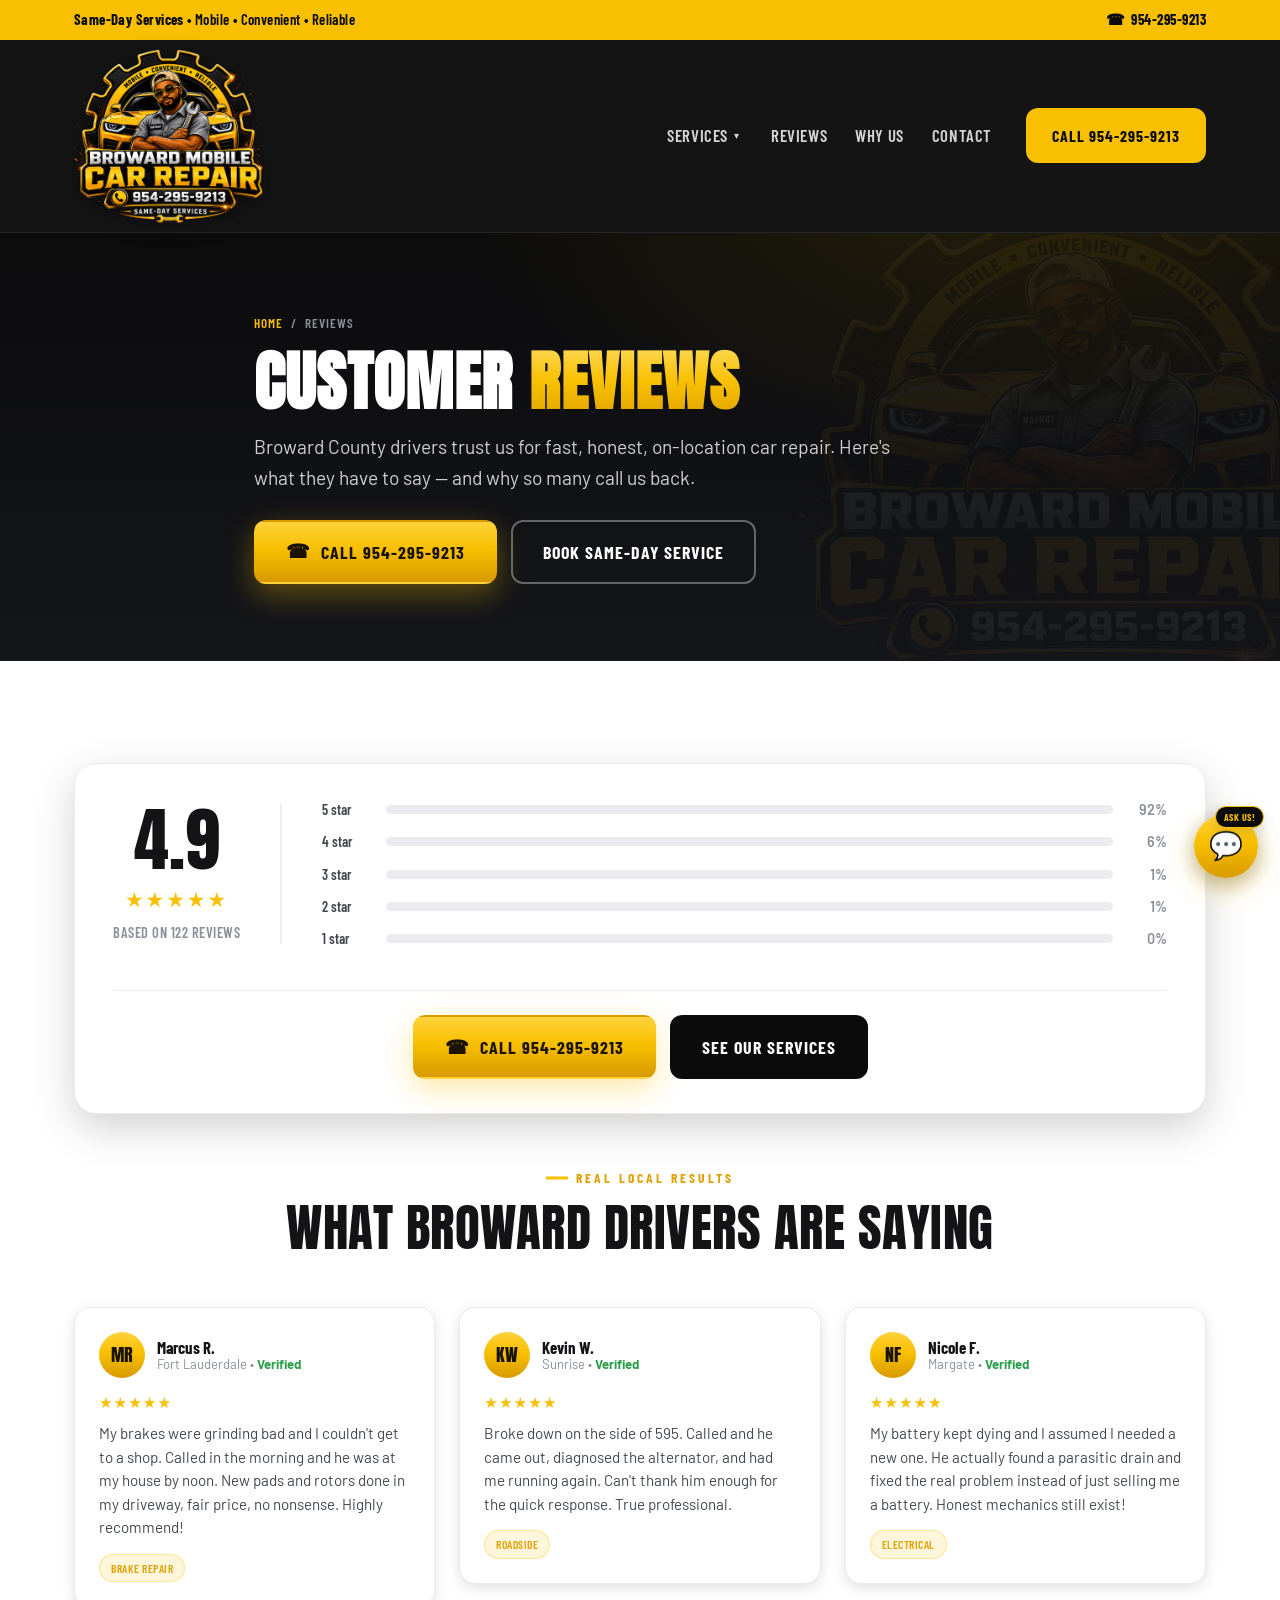
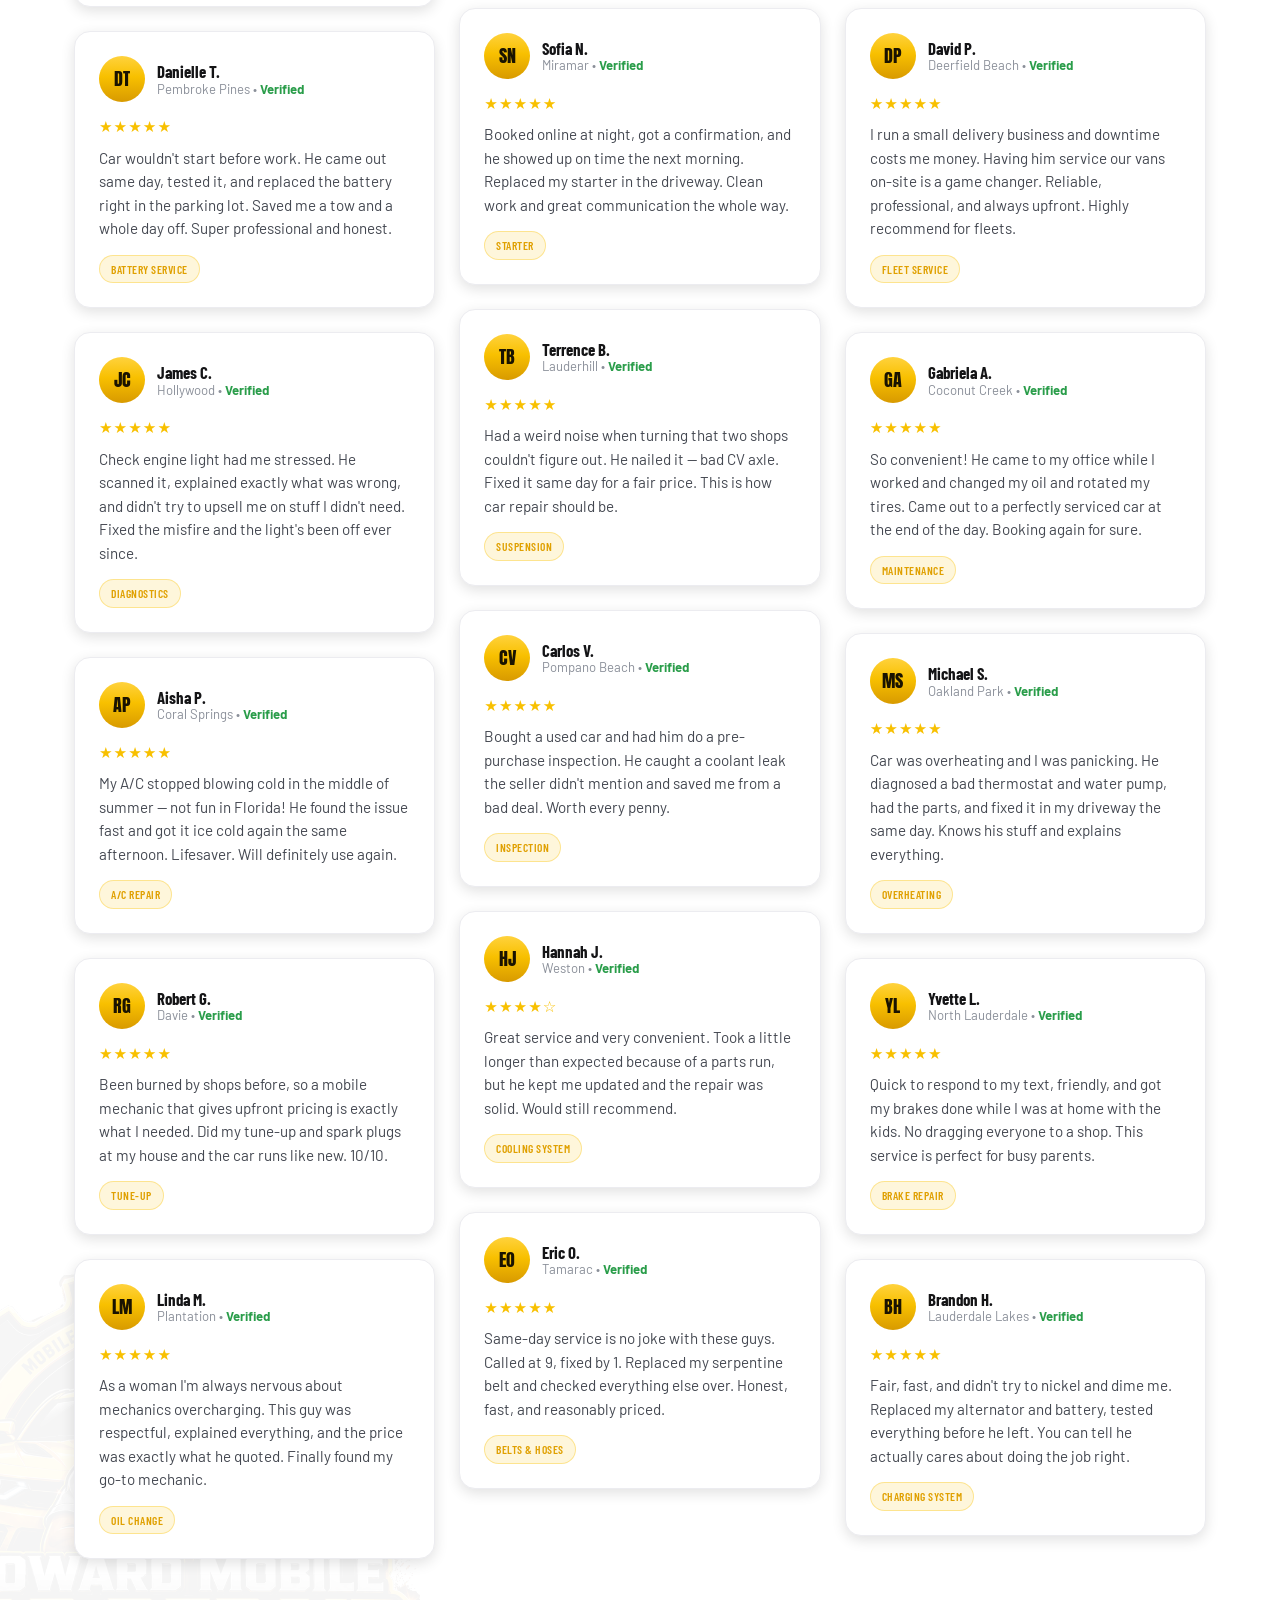
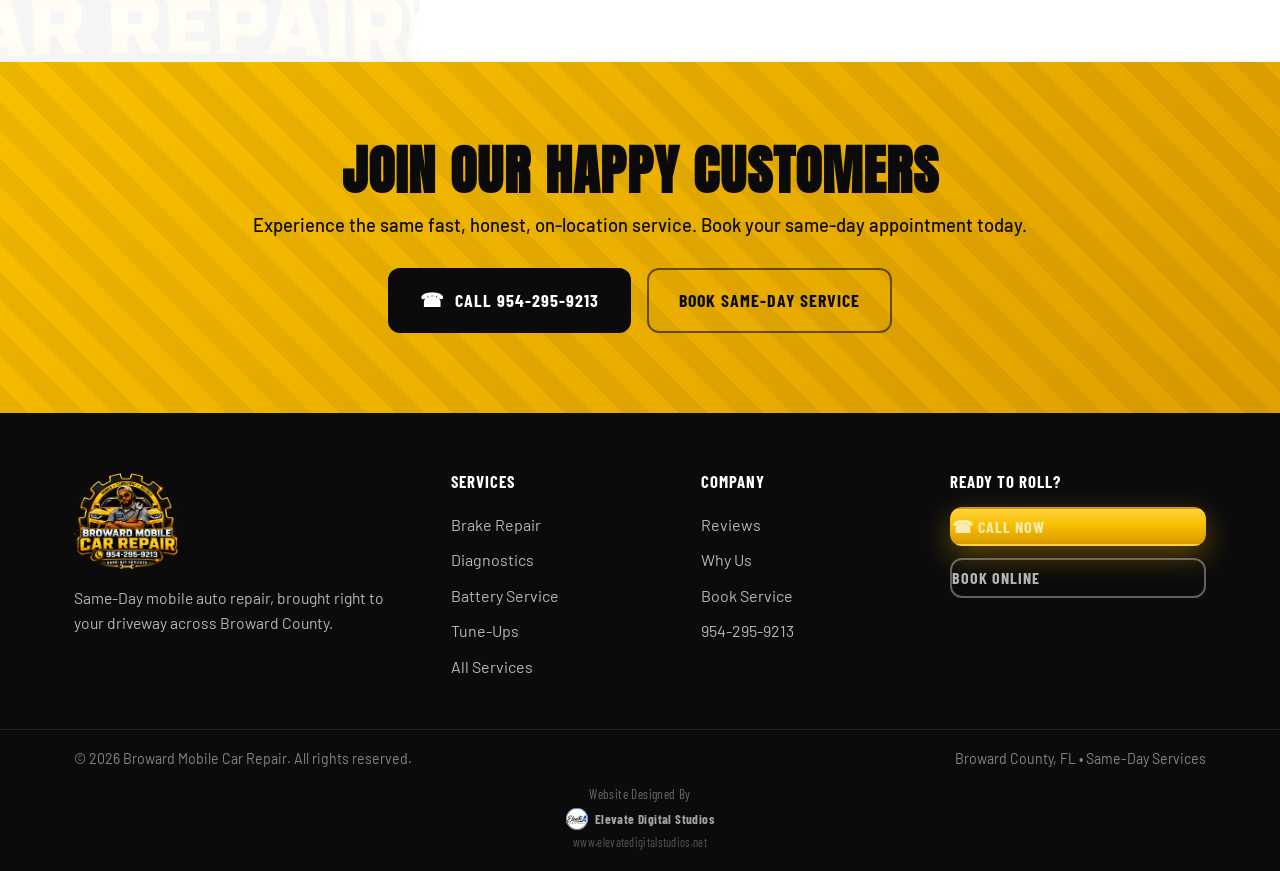
==== commit 06d69cb1: "Enlarge loading screen gear and logo by 30% Co-authored-by: Cursor <cursoragent@cursor.com>" ====
--- a/reviews.html
+++ b/reviews.html
@@ -17,7 +17,7 @@
     <div class="preloader" id="preloader" role="status" aria-live="polite" aria-label="Loading">
         <div class="preloader__inner">
             <div class="preloader__gear" aria-hidden="true">
-                <svg viewBox="0 0 100 100" width="120" height="120">
+                <svg viewBox="0 0 100 100" width="156" height="156">
                     <defs>
                         <radialGradient id="gearGold" cx="42%" cy="38%" r="72%">
                             <stop offset="0%" stop-color="#ffe885"/>
--- a/styles.css
+++ b/styles.css
@@ -182,8 +182,8 @@
     padding: 24px;
 }
 .preloader__gear {
-    width: 120px;
-    height: 120px;
+    width: 156px;
+    height: 156px;
     display: grid;
     place-items: center;
     animation: gear-spin 2.6s linear infinite;
@@ -194,7 +194,7 @@
     to { transform: rotate(360deg); }
 }
 .preloader__logo {
-    width: min(260px, 70vw);
+    width: min(338px, 88vw);
     margin-top: 26px;
     animation: logo-pulse 2.2s ease-in-out infinite;
 }
